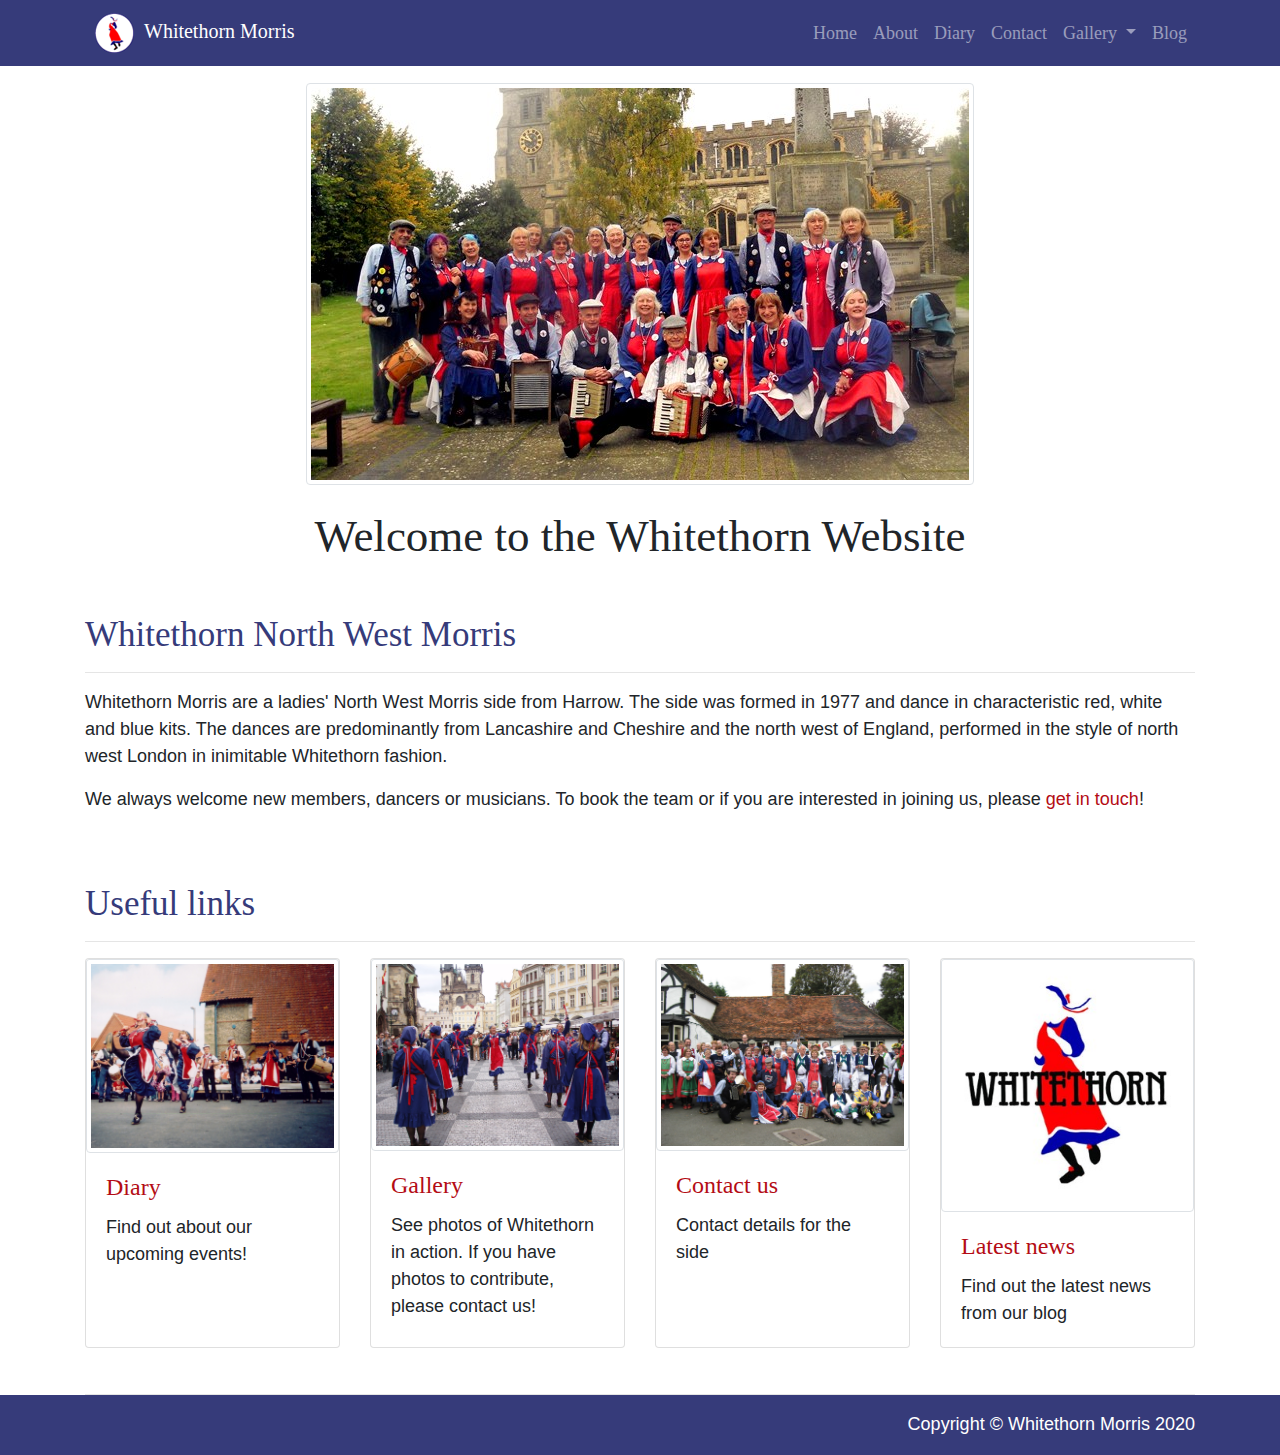
==== index.html @ 9a7e717d "updates" ====
<!DOCTYPE html>
<html lang="en">

<head>

  <meta charset="utf-8">
  <meta name="viewport" content="width=device-width, initial-scale=1, shrink-to-fit=no">
  <meta name="description" content="">
  <meta name="author" content="">

  <title>Whitethorn Morris</title>

  <!-- Bootstrap core CSS -->
  <link href="vendor/bootstrap/css/bootstrap.min.css" rel="stylesheet">

  <!-- Custom styles for this template -->
  <link href="css/modern-business.css" rel="stylesheet">

</head>

<body>

  <!-- Navigation -->
  <!-- <nav class="navbar fixed-top navbar-expand-lg navbar-dark bg-dark fixed-top"> -->
    <nav class="navbar fixed-top navbar-expand-lg navbar-dark navbar-custom fixed-top">
      <div class="container">
        <!-- <div class="navbar-brand">Brand</div> -->
        <!-- <p class="navbar-text hidden-xs">Text to disappear</p> -->

        <!-- Logo for normal devices -->
        <a class="navbar-brand d-none d-sm-block" href="index.html">
          <img src="images/logo-new-small.png" hspace="10" alt = "">Whitethorn Morris
        </a>

        <!-- Logo for extra small devices -->
        <a class="navbar-brand d-block d-sm-none" href="index.html">
          <img src="images/logo-new-small.png" hspace="10" alt = "">
        </a>

        <button class="navbar-toggler navbar-toggler-right" type="button" data-toggle="collapse" data-target="#navbarResponsive" aria-controls="navbarResponsive" aria-expanded="false" aria-label="Toggle navigation">
          <span class="navbar-toggler-icon"></span>
        </button>
        <div class="collapse navbar-collapse" id="navbarResponsive">
          <ul class="navbar-nav ml-auto">
            <li class="nav-item">
              <a class="nav-link" href="index.html">Home</a>
            </li>
            <li class="nav-item">
              <a class="nav-link" href="about.html">About</a>
            </li>
            <li class="nav-item">
              <a class="nav-link" href="diary.html">Diary</a>
            </li>
            <li class="nav-item">
              <a class="nav-link" href="contact.html">Contact</a>
            </li>
            <li class="nav-item dropdown">
              <a class="nav-link dropdown-toggle" href="#" id="navbarDropdownBlog" data-toggle="dropdown" aria-haspopup="true" aria-expanded="false">
                Gallery
              </a>
              <div class="dropdown-menu dropdown-menu-right" aria-labelledby="navbarDropdownBlog">
                <a class="dropdown-item" href="gallery-2010s.html">2010s Gallery</a>
                <a class="dropdown-item" href="gallery-2000s.html">2000s Gallery</a>
              </div>
            </li>
            <li class="nav-item">
              <a class="nav-link" href="blog-home.html">Blog</a>
            </li>
            <!-- <li class="nav-item dropdown">
              <a class="nav-link dropdown-toggle" href="#" id="navbarDropdownBlog" data-toggle="dropdown" aria-haspopup="true" aria-expanded="false">
                Other Pages
              </a>
              <div class="dropdown-menu dropdown-menu-right" aria-labelledby="navbarDropdownBlog">
                <a class="dropdown-item" href="full-width.html">Full Width Page</a>
                <a class="dropdown-item" href="sidebar.html">Sidebar Page</a>
                <a class="dropdown-item" href="faq.html">FAQ</a>
                <a class="dropdown-item" href="404.html">404</a>
              </div>
            </li> -->
          </ul>
        </div>
      </div>
    </nav>

    <!-- PAGE STARTS HERE -->


    <!-- Page Content -->
    <div class="container">

      <!-- Page Heading/Breadcrumbs -->
<!--       <h1 class="mt-4 mb-3">Home</h1>
      <hr>
      <br> -->

      <br>

      <div class="text-center">
        <img class="img-fluid rounded img-thumbnail" src="images/wt40_no-border.jpg" alt="Responsive image">
      </div>

      <h1 class="my-4 text-center">Welcome to the Whitethorn Website</h1>
      <!-- <h1 class="title-font">Welcome to the Whitethorn Website</h1> -->
      <br>


      <!-- Features Section -->
      <div>
        <!-- <div class="col-lg-6"> -->
          <div>
            <h2 class=title-blue>Whitethorn North West Morris</h2>
            <hr>
            <!-- <br> -->
            <p>Whitethorn Morris are a ladies' North West Morris side from Harrow. The side was formed in 1977 and dance in characteristic red, white and blue kits. The dances are predominantly from Lancashire and Cheshire and the north west of England, performed in the style of north west London in inimitable Whitethorn fashion.</p>

            <p>We always welcome new members, dancers or musicians. To book the team or if you are interested in joining us, please <a href="contact.html">get in touch</a>!</p>
            <br>
          </div>
<!--       <div class="col-lg-6">
        <img class="img-fluid rounded" src="images/three-horseshoes_wider.jpg" alt="Dancing at the Three Horseshoes">
      </div> -->
    </div>
    <!-- /.row -->

    <br>


    <!-- Portfolio Section -->
    <h2 class=title-blue>Useful links</h2>
    <hr>

    <div class="row">
      <div class="col-lg-3 col-sm-6 portfolio-item">
        <div class="card h-100">
          <a href="diary.html"><img class="card-img-top img-thumbnail" src="images/archives1.jpg" alt=""></a>
          <div class="card-body">
            <h4 class="card-title">
              <a href="diary.html">Diary</a>
            </h4>
            <p class="card-text">Find out about our upcoming events!</p>
          </div>
        </div>
      </div>
      <div class="col-lg-3 col-sm-6 portfolio-item">
        <div class="card h-100">
          <a href="gallery-2010s.html"><img class="card-img-top img-thumbnail" src="images/2008_Prague-old-town-square.jpg" alt=""></a>
          <div class="card-body">
            <h4 class="card-title">
              <a href="gallery-2010s.html">Gallery</a>
            </h4>
            <p class="card-text">See photos of Whitethorn in action. If you have photos to contribute, please contact us!</p>
          </div>
        </div>
      </div>
      <div class="col-lg-3 col-sm-6 portfolio-item">
        <div class="card h-100">
          <a href="contact.html"><img class="card-img-top img-thumbnail" src="images/2007_30th-birthday.jpg" alt=""></a>
          <div class="card-body">
            <h4 class="card-title">
              <a href="contact.html">Contact us</a>
            </h4>
            <p class="card-text">Contact details for the side</p>
          </div>
        </div>
      </div>
      <div class="col-lg-3 col-sm-6 portfolio-item">
        <div class="card h-100">
          <a href="blog-home.html"><img class="card-img-top img-thumbnail" src="images/logo-facebook.jpg" alt=""></a>
          <div class="card-body">
            <h4 class="card-title">
              <a href="blog-home.html">Latest news</a>
            </h4>
            <p class="card-text">Find out the latest news from our blog</p>
          </div>
        </div>
      </div>
    </div>
    <!-- /.row -->


    <hr>

    <!-- Call to Action Section -->
    <!-- <div class="row mb-4">
      <div class="col-md-8">
        <p>More information can go here if we would like.</p>
      </div>
      <div class="col-md-4">
        <a class="btn btn-lg btn-secondary btn-block" href="#">A button</a>
      </div>
    </div> -->

  </div>
  <!-- /.container -->

  <!-- Footer -->
  <!-- <footer class="py-5 bg-dark"> -->
    <footer class="footer py-3 navbar-custom">
      <div class="container">
        <p class="m-0 text-right text-white">Copyright &copy; Whitethorn Morris 2020</p>
      </div>
      <!-- /.container -->
    </footer>

    <!-- Bootstrap core JavaScript -->
    <script src="vendor/jquery/jquery.min.js"></script>
    <script src="vendor/bootstrap/js/bootstrap.bundle.min.js"></script>

  </body>

  </html>
---- css/modern-business.css ----
/*!
 * Start Bootstrap - Modern Business (https://startbootstrap.com/template-overviews/modern-business)
 * Copyright 2013-2019 Start Bootstrap
 * Licensed under MIT (https://github.com/BlackrockDigital/startbootstrap-logomodern-business-nav/blob/master/LICENSE)
 */

.navbar { 
  font-family:Georgia, serif !important;
  font-weight: normal; 
}

body {
  padding-top: 56px;
  font-size: 18px;
  /* Margin bottom by footer height */
  margin-bottom: 60px;
}

h1 {
  font-size: 45px;
  /*font-weight: bold;*/
}

h2 {
  font-size: 35px;
}

h1, h2, h3, h4 {
  font-family: Georgia, serif;
}

a, a:link, a:hover, a:visited, a:active {
	color: #b40c15;
	/*font-weight: bold;*/
	/*text-decoration: underline;*/
}


.carousel-item {
  height: 65vh;
  min-height: 300px;
  background: no-repeat center center scroll;
  -webkit-background-size: cover;
  -moz-background-size: cover;
  -o-background-size: cover;
  background-size: cover;
}

.portfolio-item {
  margin-bottom: 30px;
}

.title-blue {
	color: #363b7a;
}

.title-font {
	font-family: verdana;
}

/*Change button colour*/
.btn-primary, .btn-primary:hover, .btn-primary:active, .btn-primary:visited {
    background-color: #c2c2c2 !important;
    border-color: #a1a1a1 !important;
}


/* Sticky footer styles
-------------------------------------------------- */
html {
  position: relative;
  min-height: 100%;
}

.footer {
  position: absolute;
  bottom: 0;
  width: 100%;
  /* Set the fixed height of the footer here */
  height: 60px;
  background-color: #f5f5f5;
}


/* Modify the backgorund color */ 
/*#334d73*/
.navbar-custom { 
    background-color: #363b7a;
}
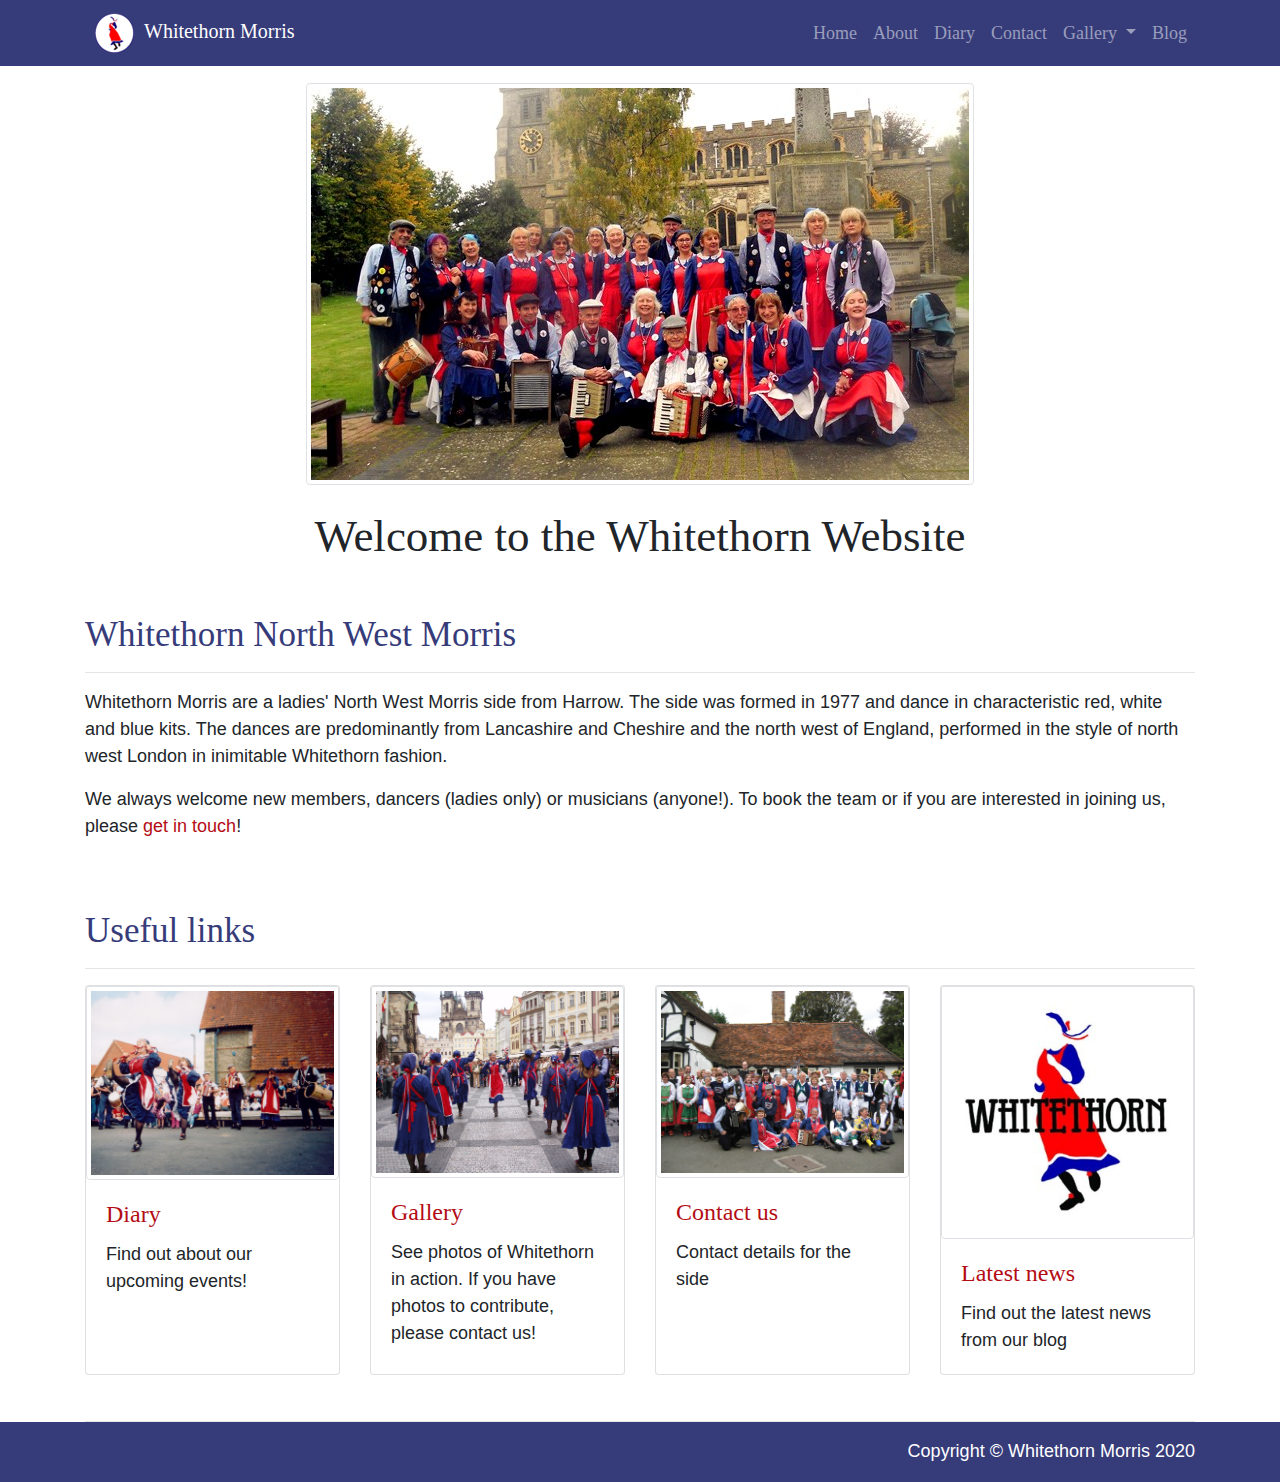
==== commit c21a358b: "updateed links and new members text" ====
--- a/index.html
+++ b/index.html
@@ -113,7 +113,7 @@
             <!-- <br> -->
             <p>Whitethorn Morris are a ladies' North West Morris side from Harrow. The side was formed in 1977 and dance in characteristic red, white and blue kits. The dances are predominantly from Lancashire and Cheshire and the north west of England, performed in the style of north west London in inimitable Whitethorn fashion.</p>
 
-            <p>We always welcome new members, dancers or musicians. To book the team or if you are interested in joining us, please <a href="contact.html">get in touch</a>!</p>
+            <p>We always welcome new members, dancers (ladies only) or musicians (anyone!). To book the team or if you are interested in joining us, please <a href="contact.html">get in touch</a>!</p>
             <br>
           </div>
 <!--       <div class="col-lg-6">
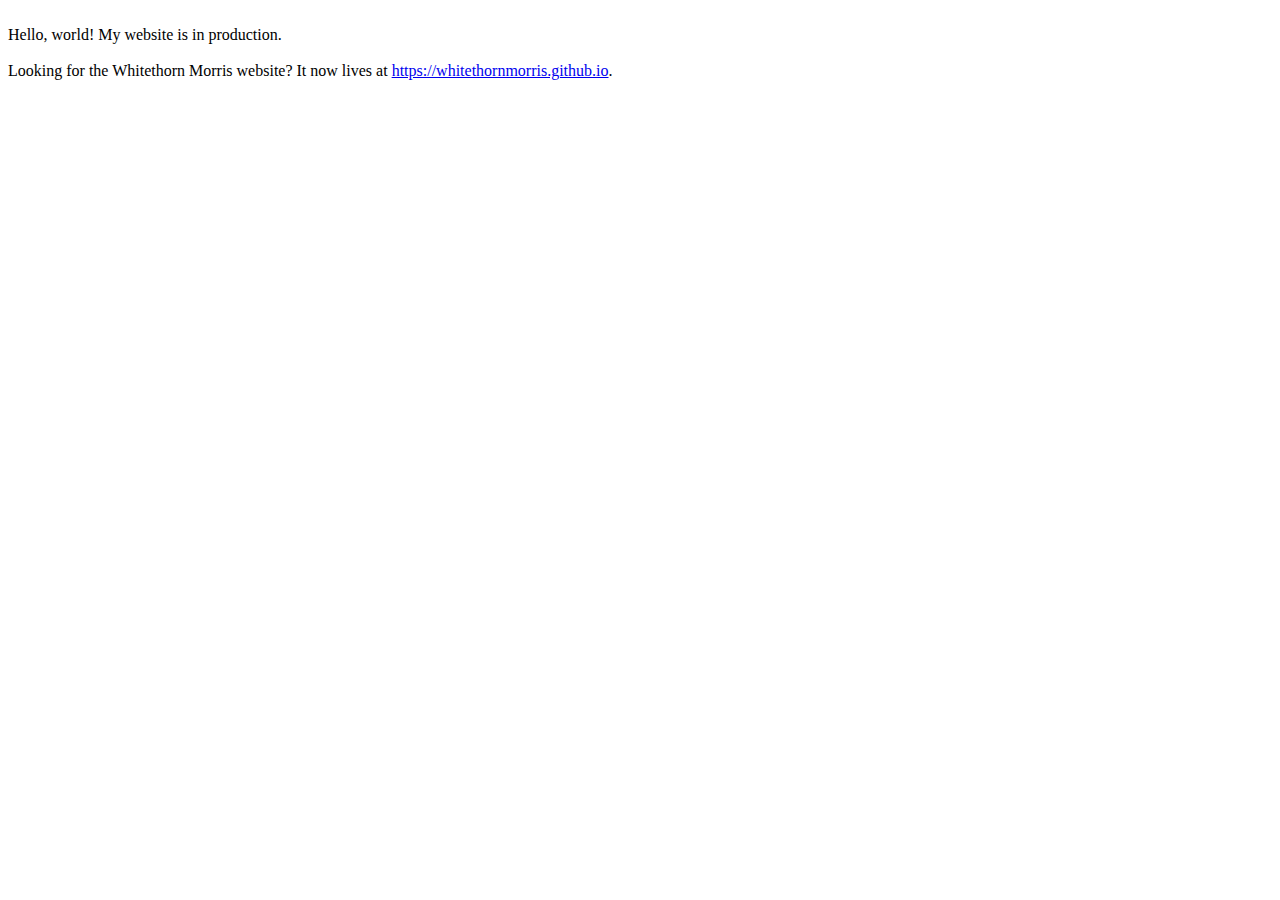
==== commit e8ed7806: "remove whitethorn website" ====
--- a/index.html
+++ b/index.html
@@ -1,211 +1,17 @@
 <!DOCTYPE html>
-<html lang="en">
-
+<html>
 <head>
-
-  <meta charset="utf-8">
-  <meta name="viewport" content="width=device-width, initial-scale=1, shrink-to-fit=no">
-  <meta name="description" content="">
-  <meta name="author" content="">
-
-  <title>Whitethorn Morris</title>
-
-  <!-- Bootstrap core CSS -->
-  <link href="vendor/bootstrap/css/bootstrap.min.css" rel="stylesheet">
-
-  <!-- Custom styles for this template -->
-  <link href="css/modern-business.css" rel="stylesheet">
-
+  <title>Lizzie Pearmain</title>
 </head>
-
 <body>
 
-  <!-- Navigation -->
-  <!-- <nav class="navbar fixed-top navbar-expand-lg navbar-dark bg-dark fixed-top"> -->
-    <nav class="navbar fixed-top navbar-expand-lg navbar-dark navbar-custom fixed-top">
-      <div class="container">
-        <!-- <div class="navbar-brand">Brand</div> -->
-        <!-- <p class="navbar-text hidden-xs">Text to disappear</p> -->
+<br>
 
-        <!-- Logo for normal devices -->
-        <a class="navbar-brand d-none d-sm-block" href="index.html">
-          <img src="images/logo-new-small.png" hspace="10" alt = "">Whitethorn Morris
-        </a>
+Hello, world! My website is in production.
 
-        <!-- Logo for extra small devices -->
-        <a class="navbar-brand d-block d-sm-none" href="index.html">
-          <img src="images/logo-new-small.png" hspace="10" alt = "">
-        </a>
+<br><br>
 
-        <button class="navbar-toggler navbar-toggler-right" type="button" data-toggle="collapse" data-target="#navbarResponsive" aria-controls="navbarResponsive" aria-expanded="false" aria-label="Toggle navigation">
-          <span class="navbar-toggler-icon"></span>
-        </button>
-        <div class="collapse navbar-collapse" id="navbarResponsive">
-          <ul class="navbar-nav ml-auto">
-            <li class="nav-item">
-              <a class="nav-link" href="index.html">Home</a>
-            </li>
-            <li class="nav-item">
-              <a class="nav-link" href="about.html">About</a>
-            </li>
-            <li class="nav-item">
-              <a class="nav-link" href="diary.html">Diary</a>
-            </li>
-            <li class="nav-item">
-              <a class="nav-link" href="contact.html">Contact</a>
-            </li>
-            <li class="nav-item dropdown">
-              <a class="nav-link dropdown-toggle" href="#" id="navbarDropdownBlog" data-toggle="dropdown" aria-haspopup="true" aria-expanded="false">
-                Gallery
-              </a>
-              <div class="dropdown-menu dropdown-menu-right" aria-labelledby="navbarDropdownBlog">
-                <a class="dropdown-item" href="gallery-2010s.html">2010s Gallery</a>
-                <a class="dropdown-item" href="gallery-2000s.html">2000s Gallery</a>
-              </div>
-            </li>
-            <li class="nav-item">
-              <a class="nav-link" href="blog-home.html">Blog</a>
-            </li>
-            <!-- <li class="nav-item dropdown">
-              <a class="nav-link dropdown-toggle" href="#" id="navbarDropdownBlog" data-toggle="dropdown" aria-haspopup="true" aria-expanded="false">
-                Other Pages
-              </a>
-              <div class="dropdown-menu dropdown-menu-right" aria-labelledby="navbarDropdownBlog">
-                <a class="dropdown-item" href="full-width.html">Full Width Page</a>
-                <a class="dropdown-item" href="sidebar.html">Sidebar Page</a>
-                <a class="dropdown-item" href="faq.html">FAQ</a>
-                <a class="dropdown-item" href="404.html">404</a>
-              </div>
-            </li> -->
-          </ul>
-        </div>
-      </div>
-    </nav>
+Looking for the Whitethorn Morris website? It now lives at <a href="https://whitethornmorris.github.io">https://whitethornmorris.github.io</a>.
 
-    <!-- PAGE STARTS HERE -->
-
-
-    <!-- Page Content -->
-    <div class="container">
-
-      <!-- Page Heading/Breadcrumbs -->
-<!--       <h1 class="mt-4 mb-3">Home</h1>
-      <hr>
-      <br> -->
-
-      <br>
-
-      <div class="text-center">
-        <img class="img-fluid rounded img-thumbnail" src="images/wt40_no-border.jpg" alt="Responsive image">
-      </div>
-
-      <h1 class="my-4 text-center">Welcome to the Whitethorn Website</h1>
-      <!-- <h1 class="title-font">Welcome to the Whitethorn Website</h1> -->
-      <br>
-
-
-      <!-- Features Section -->
-      <div>
-        <!-- <div class="col-lg-6"> -->
-          <div>
-            <h2 class=title-blue>Whitethorn North West Morris</h2>
-            <hr>
-            <!-- <br> -->
-            <p>Whitethorn Morris are a ladies' North West Morris side from Harrow. The side was formed in 1977 and dance in characteristic red, white and blue kits. The dances are predominantly from Lancashire and Cheshire and the north west of England, performed in the style of north west London in inimitable Whitethorn fashion.</p>
-
-            <p>We always welcome new members, dancers (ladies only) or musicians (anyone!). To book the team or if you are interested in joining us, please <a href="contact.html">get in touch</a>!</p>
-            <br>
-          </div>
-<!--       <div class="col-lg-6">
-        <img class="img-fluid rounded" src="images/three-horseshoes_wider.jpg" alt="Dancing at the Three Horseshoes">
-      </div> -->
-    </div>
-    <!-- /.row -->
-
-    <br>
-
-
-    <!-- Portfolio Section -->
-    <h2 class=title-blue>Useful links</h2>
-    <hr>
-
-    <div class="row">
-      <div class="col-lg-3 col-sm-6 portfolio-item">
-        <div class="card h-100">
-          <a href="diary.html"><img class="card-img-top img-thumbnail" src="images/archives1.jpg" alt=""></a>
-          <div class="card-body">
-            <h4 class="card-title">
-              <a href="diary.html">Diary</a>
-            </h4>
-            <p class="card-text">Find out about our upcoming events!</p>
-          </div>
-        </div>
-      </div>
-      <div class="col-lg-3 col-sm-6 portfolio-item">
-        <div class="card h-100">
-          <a href="gallery-2010s.html"><img class="card-img-top img-thumbnail" src="images/2008_Prague-old-town-square.jpg" alt=""></a>
-          <div class="card-body">
-            <h4 class="card-title">
-              <a href="gallery-2010s.html">Gallery</a>
-            </h4>
-            <p class="card-text">See photos of Whitethorn in action. If you have photos to contribute, please contact us!</p>
-          </div>
-        </div>
-      </div>
-      <div class="col-lg-3 col-sm-6 portfolio-item">
-        <div class="card h-100">
-          <a href="contact.html"><img class="card-img-top img-thumbnail" src="images/2007_30th-birthday.jpg" alt=""></a>
-          <div class="card-body">
-            <h4 class="card-title">
-              <a href="contact.html">Contact us</a>
-            </h4>
-            <p class="card-text">Contact details for the side</p>
-          </div>
-        </div>
-      </div>
-      <div class="col-lg-3 col-sm-6 portfolio-item">
-        <div class="card h-100">
-          <a href="blog-home.html"><img class="card-img-top img-thumbnail" src="images/logo-facebook.jpg" alt=""></a>
-          <div class="card-body">
-            <h4 class="card-title">
-              <a href="blog-home.html">Latest news</a>
-            </h4>
-            <p class="card-text">Find out the latest news from our blog</p>
-          </div>
-        </div>
-      </div>
-    </div>
-    <!-- /.row -->
-
-
-    <hr>
-
-    <!-- Call to Action Section -->
-    <!-- <div class="row mb-4">
-      <div class="col-md-8">
-        <p>More information can go here if we would like.</p>
-      </div>
-      <div class="col-md-4">
-        <a class="btn btn-lg btn-secondary btn-block" href="#">A button</a>
-      </div>
-    </div> -->
-
-  </div>
-  <!-- /.container -->
-
-  <!-- Footer -->
-  <!-- <footer class="py-5 bg-dark"> -->
-    <footer class="footer py-3 navbar-custom">
-      <div class="container">
-        <p class="m-0 text-right text-white">Copyright &copy; Whitethorn Morris 2020</p>
-      </div>
-      <!-- /.container -->
-    </footer>
-
-    <!-- Bootstrap core JavaScript -->
-    <script src="vendor/jquery/jquery.min.js"></script>
-    <script src="vendor/bootstrap/js/bootstrap.bundle.min.js"></script>
-
-  </body>
-
-  </html>
+</body>
+</html>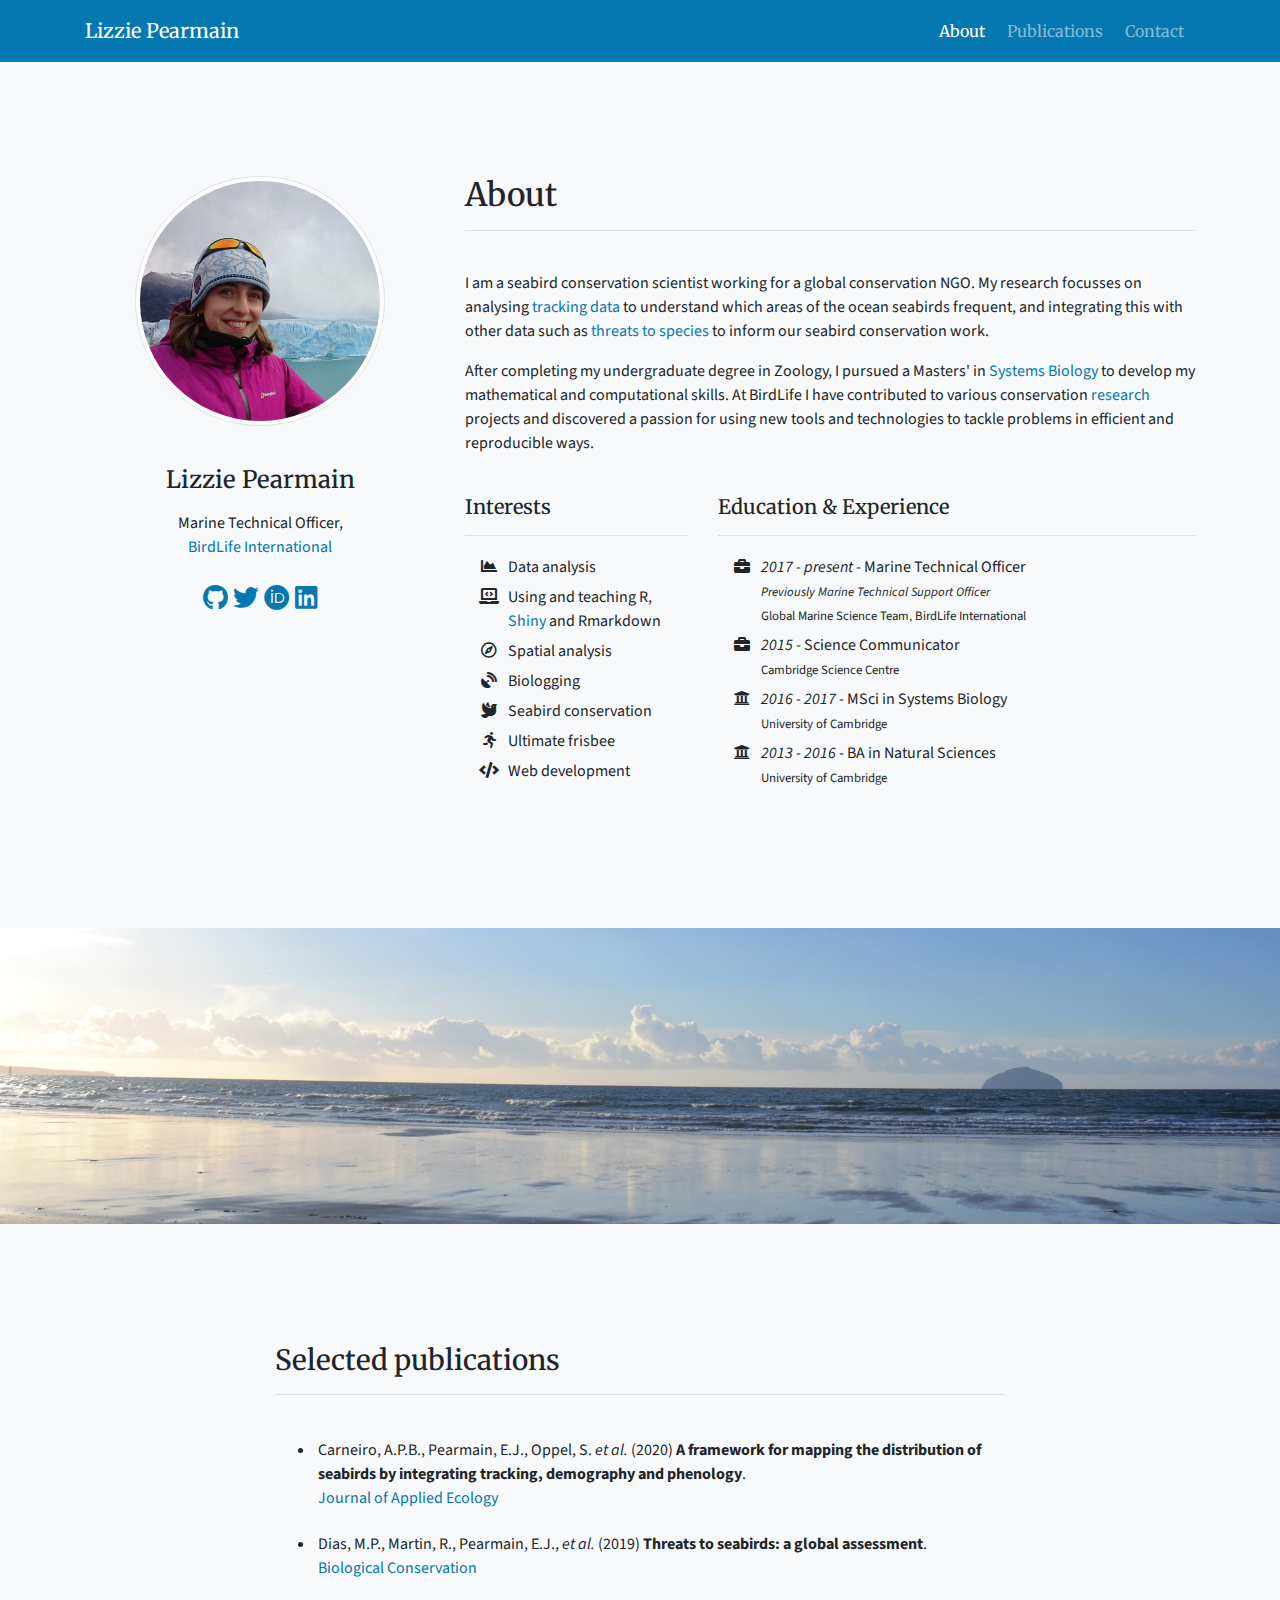
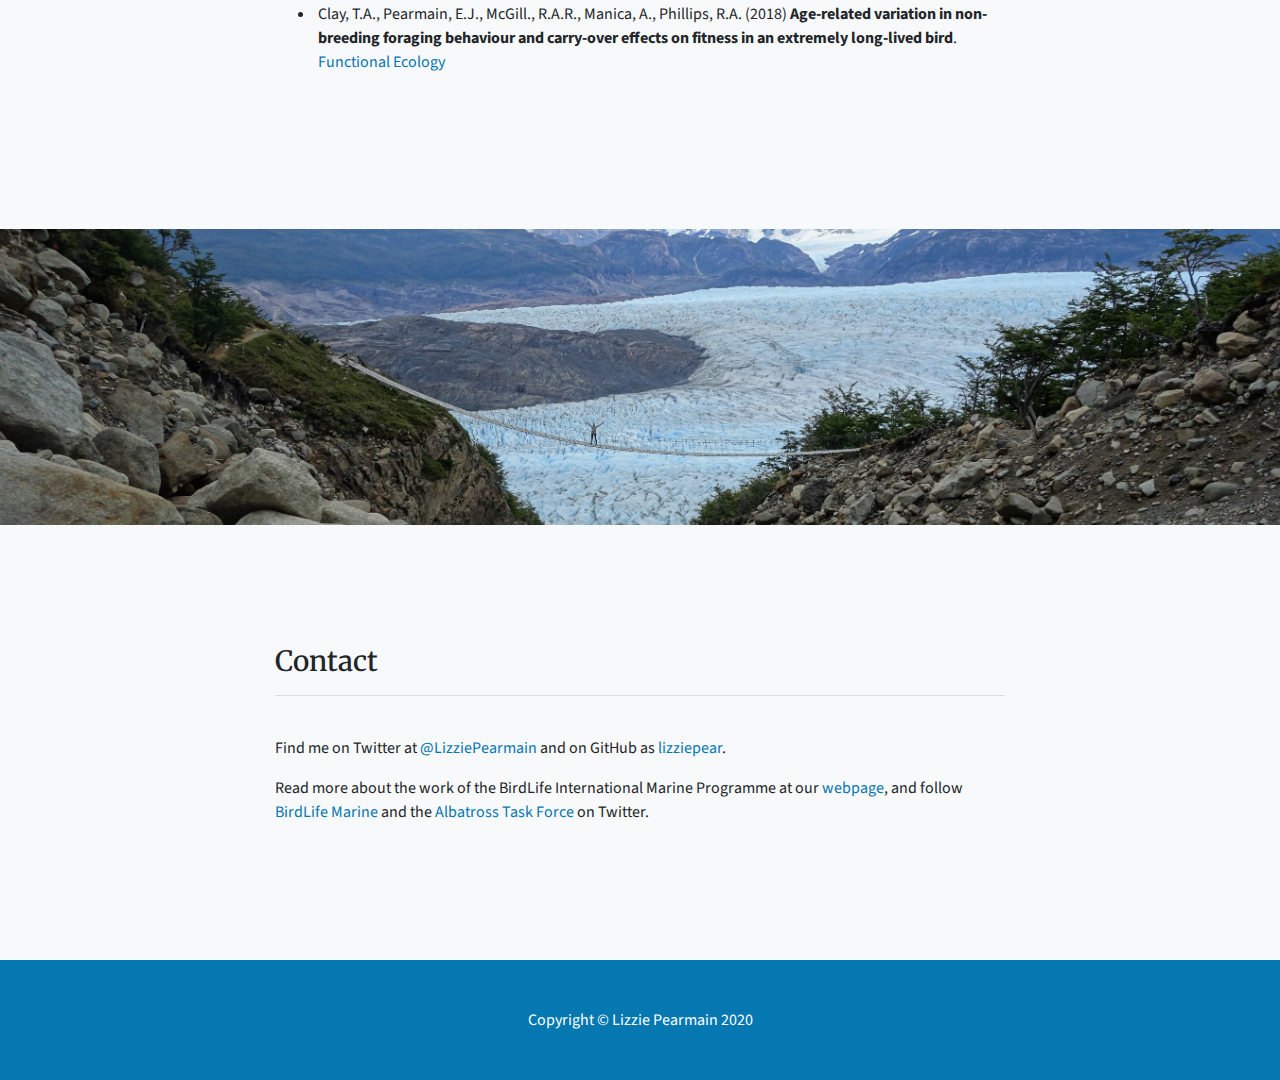
==== commit a099da85: "new site developed" ====
--- a/index.html
+++ b/index.html
@@ -1,17 +1,211 @@
 <!DOCTYPE html>
-<html>
+<html lang="en">
+
 <head>
+
+  <meta charset="utf-8">
+  <meta name="viewport" content="width=device-width, initial-scale=1, shrink-to-fit=no">
+  <meta name="description" content="">
+  <meta name="author" content="">
+
   <title>Lizzie Pearmain</title>
+
+  <!-- Bootstrap core CSS -->
+  <link href="vendor/bootstrap/css/bootstrap.min.css" rel="stylesheet">
+
+  <!-- Custom styles for this template -->
+  <link href="css/lizzie-website.css" rel="stylesheet">
+
+  <!-- Add icon library -->
+  <!-- <link rel="stylesheet" href="https://cdnjs.cloudflare.com/ajax/libs/font-awesome/4.7.0/css/font-awesome.min.css"> -->
+  <link rel="stylesheet" href="https://use.fontawesome.com/releases/v5.11.0/css/all.css">
+
+  <!-- Google fonts -->
+  <link href="https://fonts.googleapis.com/css2?family=Neuton&display=swap" rel="stylesheet">
+  <link href="https://fonts.googleapis.com/css2?family=Source+Sans+Pro&display=swap" rel="stylesheet">
+  <link href="https://fonts.googleapis.com/css2?family=Merriweather&display=swap" rel="stylesheet">
+
 </head>
-<body>
-
-<br>
-
-Hello, world! My website is in production.
-
-<br><br>
-
-Looking for the Whitethorn Morris website? It now lives at <a href="https://whitethornmorris.github.io">https://whitethornmorris.github.io</a>.
-
-</body>
-</html>+
+<body id="page-top">
+
+  <!-- Navigation -->
+  <nav class="navbar navbar-expand-lg navbar-dark bg-dark fixed-top navbar-custom" id="mainNav">
+    <div class="container">
+      <a class="navbar-brand js-scroll-trigger" href="#page-top">Lizzie Pearmain</a>
+      <button class="navbar-toggler" type="button" data-toggle="collapse" data-target="#navbarResponsive" aria-controls="navbarResponsive" aria-expanded="false" aria-label="Toggle navigation">
+        <span class="navbar-toggler-icon"></span>
+      </button>
+      <div class="collapse navbar-collapse" id="navbarResponsive">
+        <ul class="navbar-nav ml-auto">
+          <li class="nav-item">
+            <a class="nav-link js-scroll-trigger" href="#about">About</a>
+          </li>
+          <li class="nav-item">
+            <a class="nav-link js-scroll-trigger" href="#publications">Publications</a>
+          </li>
+          <li class="nav-item">
+            <a class="nav-link js-scroll-trigger" href="#contact">Contact</a>
+          </li>
+        </ul>
+      </div>
+    </div>
+  </nav>
+
+  <!-- <header class="bg-primary text-white">
+    <div class="container text-center">
+      <h1>Welcome to Scrolling Nav</h1>
+      <p class="lead">A landing page template freshly redesigned for Bootstrap 4</p>
+    </div>
+  </header> -->
+
+  <section id="about" class="bg-light">
+    <div class="container">
+      <div class="row">
+        <div class="col-lg-4">
+          <div class="text-center">
+            <img class="img-fluid rounded-circle mb-4 img-thumbnail" width="250" src="images/LizziePearmain_square.JPG" alt="Lizzie Pearmain">
+
+            <p><h4 class="title-tawny">Lizzie Pearmain</h4></p>
+            <p>Marine Technical Officer,<br><a href="https://www.birdlife.org/worldwide/programmes/marine">BirdLife International</a></p>
+            <p style="font-size:160%;padding:5px;">
+              <!-- <i class="fab fa-github"><a href="" id="profile-link"></a></i> -->
+              <a href="https://github.com/lizziepear" class="fab fa-github" target="_blank"></a>
+              <a href="https://twitter.com/lizziepearmain" class="fab fa-twitter" target="_blank"></a>
+              <a href="https://orcid.org/0000-0002-6600-1482" class="fab fa-orcid" target="_blank"></a>
+              <a href="https://www.linkedin.com/in/lizzie-pearmain-a00822145" class="fab fa-linkedin" target="_blank"></a>
+            </p>
+          </div>
+
+        </div>
+        <div class="col-lg-8">
+          <h2>About</h2>
+          <hr>
+          <br>
+          <p>I am a seabird conservation scientist working for a global conservation NGO. My research focusses on analysing <a href="https://www.birdlife.org/worldwide/programme-additional-info/marine-putting-seabirds-map">tracking data</a> to understand which areas of the ocean seabirds frequent, and integrating this with other data such as <a href="https://www.birdlife.org/worldwide/news/top-threats-seabirds-identified">threats to species</a> to inform our seabird conservation work.</p>
+          <p>After completing my undergraduate degree in Zoology, I pursued a Masters' in <a href="https://www.sysbiol.cam.ac.uk/">Systems Biology</a> to develop my mathematical and computational skills. At BirdLife I have contributed to various conservation <a href="https://www.researchgate.net/profile/Elizabeth_J_Pearmain">research</a> projects and discovered a passion for using new tools and technologies to tackle problems in efficient and reproducible ways.</p>
+          <!-- <p>At the Cambridge Science Centre I ran shows and activities for visitors of all ages, and I retain an interest in outreach. As well as communicating our research, I enjoy running workshops for colleagues on using R in their work.</p> -->
+          <br>
+          <div class="row">
+            <div class="col-lg-4">
+              <h5>Interests</h5>
+              <hr>
+              <p><ul class="fa-ul">
+                <li><span class="fa-li"><i class="fas fa-chart-area"></i></span>Data analysis</li>
+                <li><span class="fa-li"><i class="fas fa-laptop-code"></i></span>Using and teaching R, <a href="https://github.com/lizziepear/seabird-phenology">Shiny</a> and Rmarkdown</li>
+                <li><span class="fa-li"><i class="far fa-compass"></i></span>Spatial analysis</li>
+                <li><span class="fa-li"><i class="fas fa-satellite-dish"></i></span>Biologging</li>
+                <li><span class="fa-li"><i class="fas fa-dove"></i></span>Seabird conservation</li>
+                <li><span class="fa-li"><i class="fas fa-running"></i></span>Ultimate frisbee</li>
+                <li><span class="fa-li"><i class="fas fa-code"></i></span>Web development</li>
+              </ul></p>
+            </div>
+            <div class="col-lg-8">
+              <h5>Education & Experience</h5>
+              <hr>
+              <p><ul class="fa-ul">
+                <li><span class="fa-li"><i class="fas fa-briefcase"></i></span>
+                  <em>2017 - present</em>  -  Marine Technical Officer
+                  <br><small><em>Previously Marine Technical Support Officer</em></small>
+                  <br><small>Global Marine Science Team, BirdLife International</small></li>
+                  <li><span class="fa-li"><i class="fas fa-briefcase"></i></span>
+                    <em>2015</em>  -  Science Communicator
+                    <br><small>Cambridge Science Centre</small></li>
+                    <li><span class="fa-li"><i class="fas fa-university"></i></span>
+                      <span><em>2016 - 2017</em>  -  MSci in Systems Biology</span>
+                      <br><small>University of Cambridge</small></li>
+                      <li><span class="fa-li"><i class="fas fa-university"></i></span>
+                        <em>2013 - 2016</em>  -  BA in Natural Sciences
+                        <br><small>University of Cambridge</small></li>
+                      </ul></p>
+                    </div>
+                  </div>
+                </div>
+              </div>
+            </div>
+          </section>
+
+          <!-- Image Section - set the background image for the header in the line below -->
+          <section class="py-5 bg-image-full" style="background-image: url('images/Ailsa-Craig-wide.jpg');">
+            <!-- Put anything you want here! There is just a spacer below for demo purposes! -->
+            <div style="height: 200px;"></div>
+          </section>
+
+          <section id="publications" class="bg-light">
+            <div class="container">
+              <div class="row">
+                <div class="col-lg-8 mx-auto">
+                  <h3>Selected publications</h3>
+                  <hr>
+                  <br>
+                  <ul>
+                    <li>
+                      <p>Carneiro, A.P.B., Pearmain, E.J., Oppel, S. <em>et al.</em> (2020) <strong>A framework for mapping the distribution of seabirds by integrating tracking, demography and phenology</strong>.
+                        <br>
+                        <em></em><a href="https://doi.org/10.1111/1365-2664.13568">Journal of Applied Ecology</a>
+                      </p>
+                    </li>
+                    <li>
+                      <p>Dias, M.P., Martin, R., Pearmain, E.J., <em>et al.</em> (2019) <strong>Threats to seabirds: a global assessment</strong>.
+                        <br>
+                        <em></em><a href="https://doi.org/10.1016/j.biocon.2019.06.033">Biological Conservation</a>
+                      </p>
+                    </li>
+                    <li>
+                      <p>Clay, T.A., Pearmain, E.J., McGill., R.A.R., Manica, A., Phillips, R.A. (2018) <strong>Age-related variation in non-breeding foraging behaviour and carry-over effects on fitness in an extremely long-lived bird</strong>.
+                        <br>
+                        <em></em><a href="https://doi.org/10.1111/1365-2435.13120">Functional Ecology</a>
+                      </p>
+                    </li>
+                  </ul>
+                </div>
+              </div>
+            </div>
+          </section>
+
+          <!-- Image Section - set the background image for the header in the line below -->
+          <section class="py-5 bg-image-full" style="background-image: url('images/TdP_day4_05_1_wide.jpg');">
+            <!-- Put anything you want here! There is just a spacer below for demo purposes! -->
+            <div style="height: 200px;"></div>
+          </section>
+
+          <section id="contact" class="bg-light">
+            <div class="container">
+              <div class="row">
+                <div class="col-lg-8 mx-auto">
+                  <h3>Contact</h3>
+                  <hr>
+                  <br>
+                  <p>Find me on Twitter at <a href="https://twitter.com/lizziepearmain">@LizziePearmain</a> and on GitHub as <a href="https://github.com/lizziepear">lizziepear</a>.</p>
+                  <p>Read more about the work of the BirdLife International Marine Programme at our <a href="https://www.birdlife.org/worldwide/programmes/marine">webpage</a>, and follow <a href="https://twitter.com/birdlifemarine">BirdLife Marine</a> and the <a href="https://twitter.com/AlbyTaskForce">Albatross Task Force</a> on Twitter.</p>
+                </div>
+              </div>
+            </div>
+          </section>
+
+          <!-- Image Section - set the background image for the header in the line below -->
+          <!-- <section class="py-5 bg-image-full" style="background-image: url('images/autumn.JPG');">
+            <div style="height: 200px;"></div>
+          </section> -->
+
+          <!-- Footer -->
+          <footer class="py-5 bg-dark navbar-custom">
+            <div class="container">
+              <p class="m-0 text-center text-white">Copyright &copy; Lizzie Pearmain 2020</p>
+            </div>
+            <!-- /.container -->
+          </footer>
+
+          <!-- Bootstrap core JavaScript -->
+          <script src="vendor/jquery/jquery.min.js"></script>
+          <script src="vendor/bootstrap/js/bootstrap.bundle.min.js"></script>
+
+          <!-- Plugin JavaScript -->
+          <script src="vendor/jquery-easing/jquery.easing.min.js"></script>
+
+          <!-- Custom JavaScript for this theme -->
+          <script src="js/scrolling-nav.js"></script>
+
+        </body>
+
+        </html>
--- a/css/lizzie-website.css
+++ b/css/lizzie-website.css
@@ -0,0 +1,93 @@
+/*!
+ * Start Bootstrap - Scrolling Nav (https://startbootstrap.com/template-overviews/scrolling-nav)
+ * Copyright 2013-2019 Start Bootstrap
+ * Licensed under MIT (https://github.com/BlackrockDigital/startbootstrap-scrolling-nav/blob/master/LICENSE)
+ */
+
+header {
+  padding: 156px 0 100px;
+}
+
+section {
+  padding: 120px 0;
+}
+
+
+body {
+  padding-top: 56px;
+  font-family: 'Source Sans Pro', sans-serif;
+}
+
+.bg-image-full {
+  background: no-repeat center center scroll;
+  -webkit-background-size: cover;
+  -moz-background-size: cover;
+  background-size: cover;
+  -o-background-size: cover;
+}
+
+
+ul li {
+  /*margin: ???; */
+  padding: 3px;
+  /*line-height: 200%; */
+}
+
+/*FONTS*/
+p {
+  font-family: 'Source Sans Pro', sans-serif;
+}
+
+
+.navbar { 
+  /*font-family: 'Neuton', Georgia, serif;*/
+  font-family: 'Merriweather', Georgia, serif;
+  /*font-family:Georgia, serif !important;*/
+  /*font-weight: normal; */
+}
+
+h1, h2, h3, h4, h5 {
+  /*font-family: 'Neuton', Georgia, serif;*/
+  font-family: 'Merriweather', Georgia, serif;
+}
+
+/*Hyperlink colours*/
+a, a:link, a:hover, a:visited, a:active {
+	color: #0577B1;
+	/*font-weight: bold;*/
+	/*text-decoration: underline;*/
+}
+
+/* Modify the background color */ 
+/*#334d73*/
+.navbar-custom { 
+    background-color: #0577B1 !important;
+}
+
+
+/*Style font-awesome icons*/
+
+/* Style all font awesome icons */
+.fa {
+  padding: 20px;
+  font-size: 30px;
+  width: 50px;
+  text-align: center;
+  text-decoration: none;
+}
+
+/* Add a hover effect if you want */
+.fa:hover {
+  opacity: 0.7;
+}
+
+
+/*.fa {
+  padding: 20px;
+  font-size: 30px;
+  width: 30px;
+  text-align: center;
+  text-decoration: none;
+  border-radius: 50%;
+}*/
+
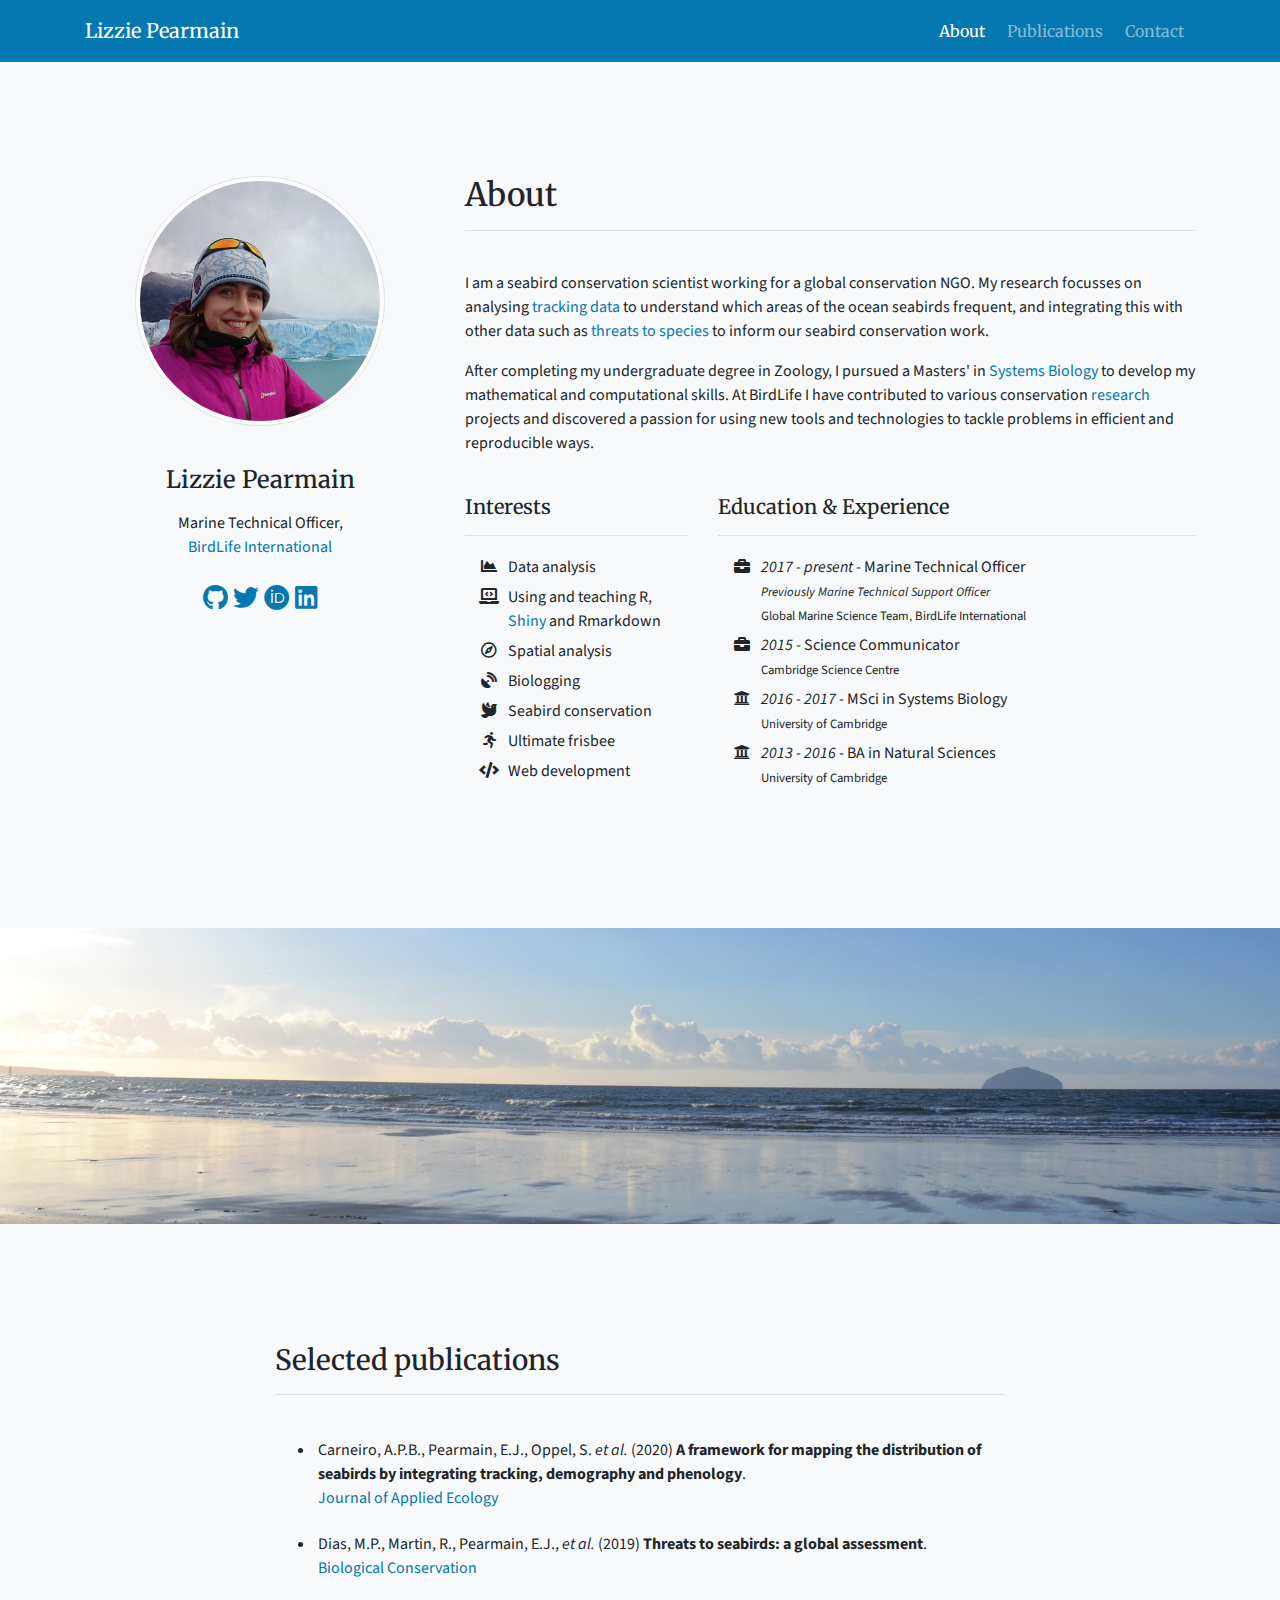
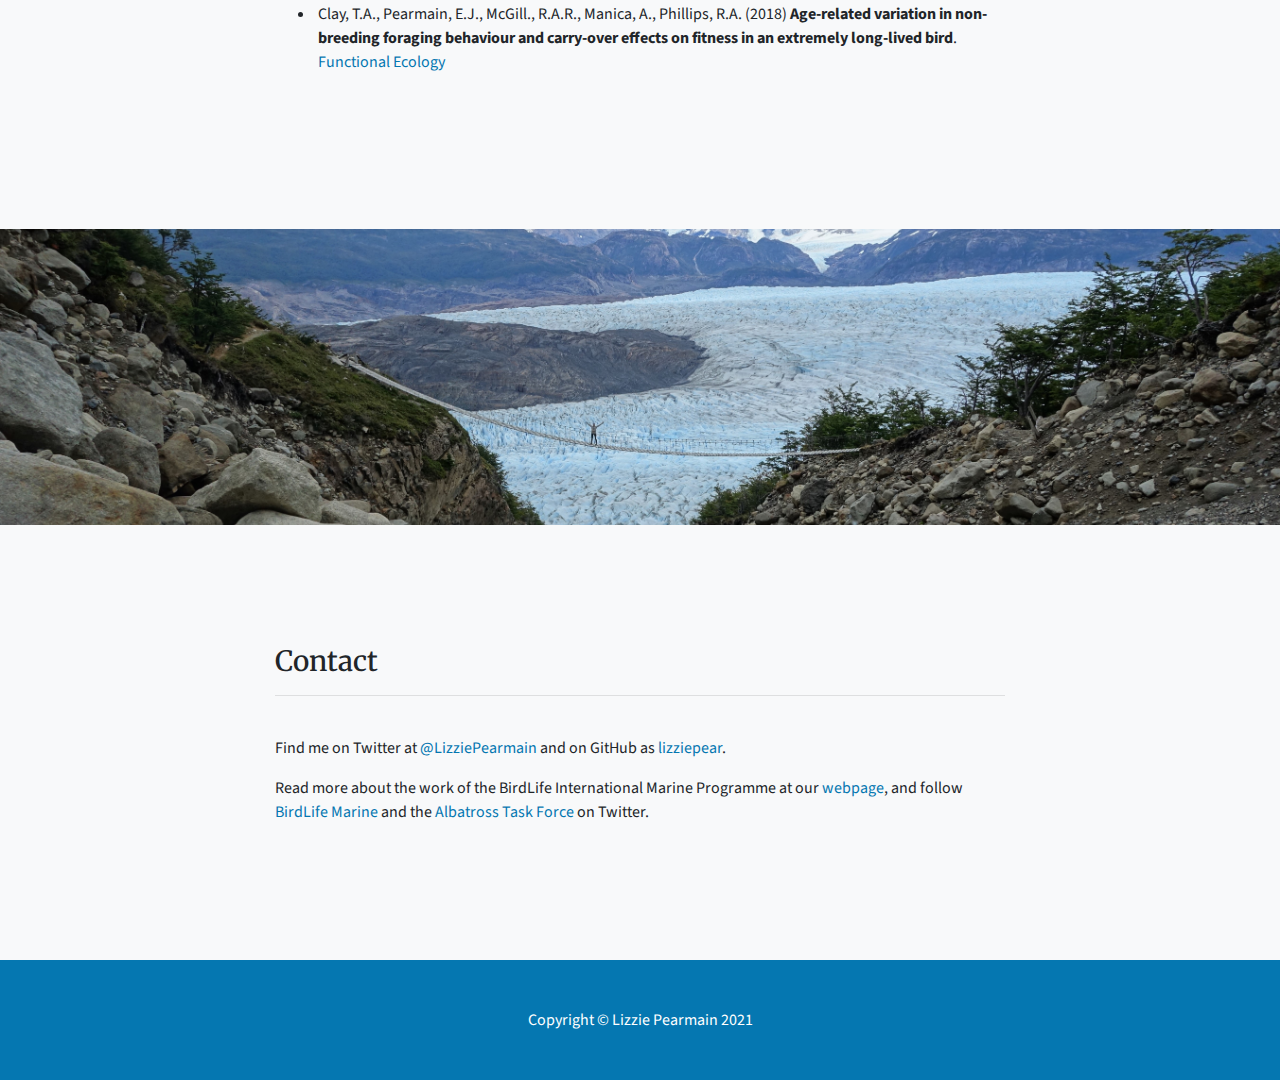
==== commit 75f37ed7: "update year" ====
--- a/index.html
+++ b/index.html
@@ -191,7 +191,7 @@
           <!-- Footer -->
           <footer class="py-5 bg-dark navbar-custom">
             <div class="container">
-              <p class="m-0 text-center text-white">Copyright &copy; Lizzie Pearmain 2020</p>
+              <p class="m-0 text-center text-white">Copyright &copy; Lizzie Pearmain 2021</p>
             </div>
             <!-- /.container -->
           </footer>
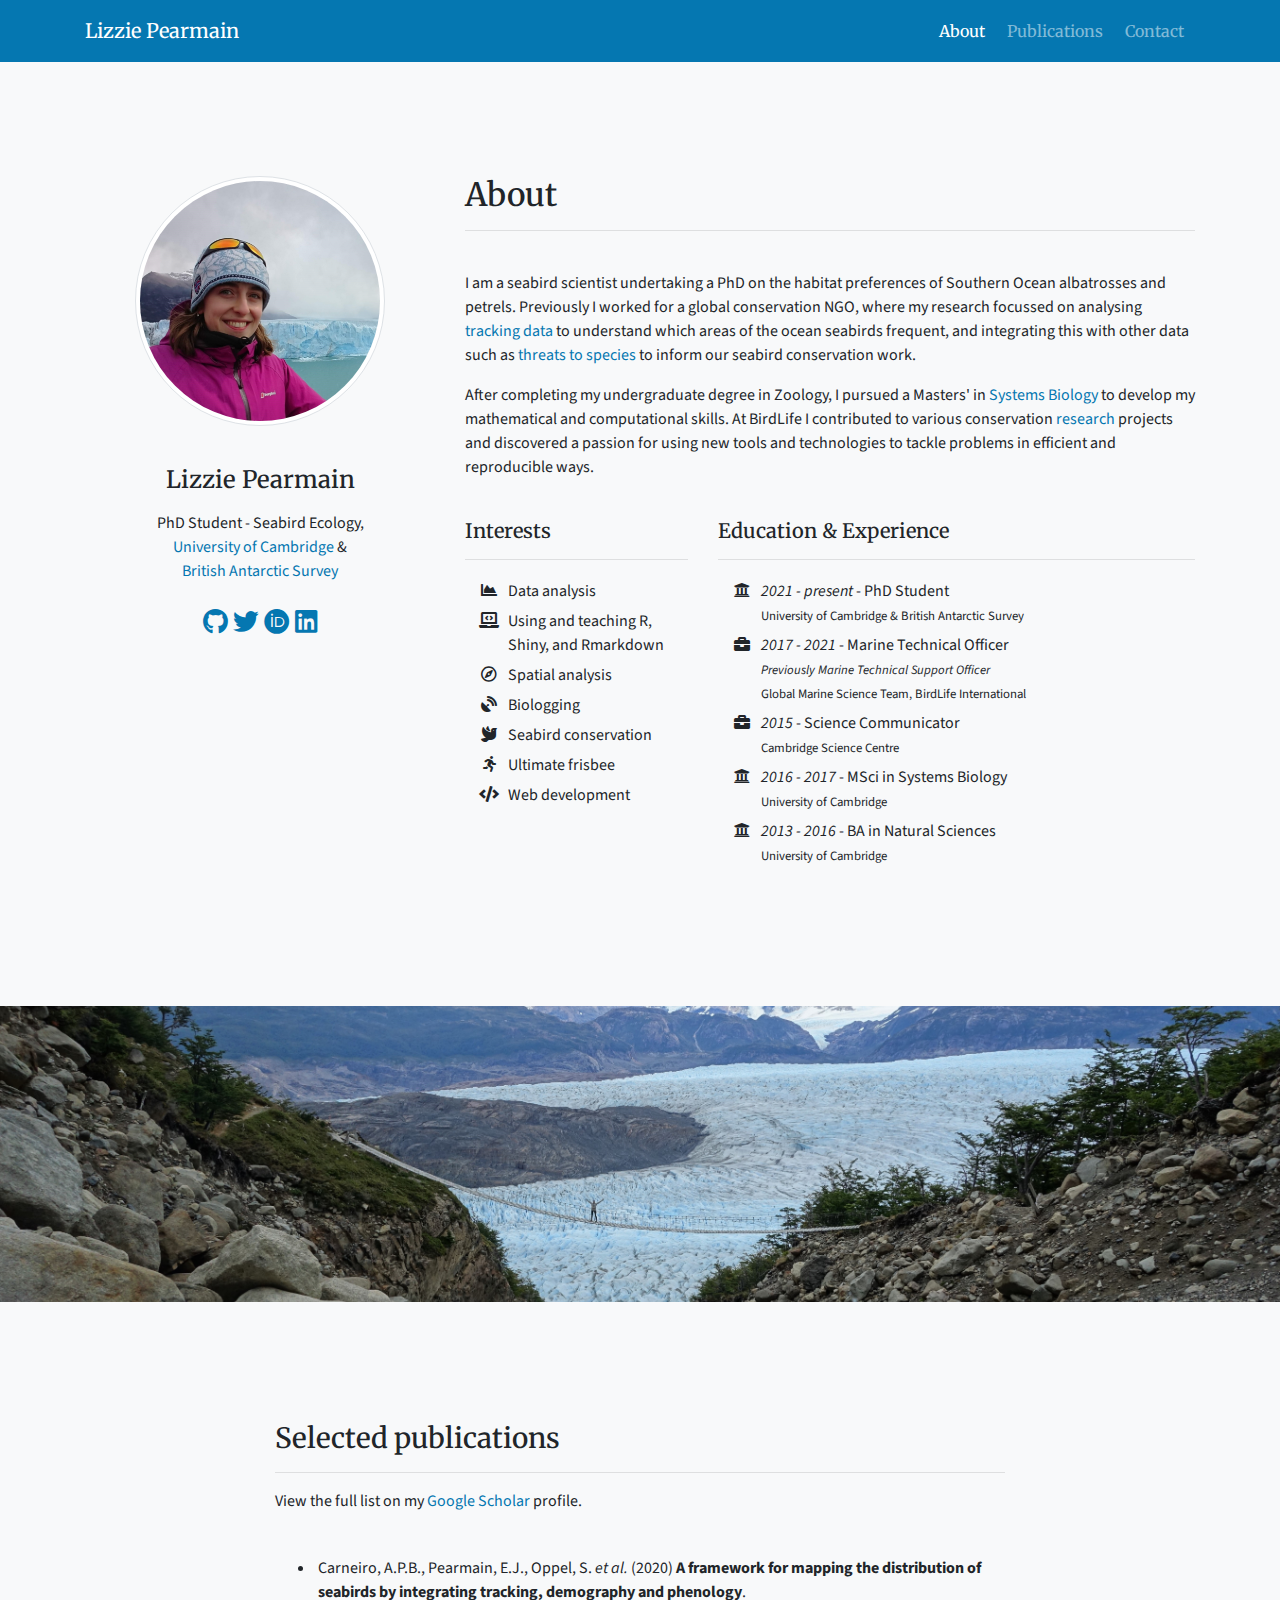
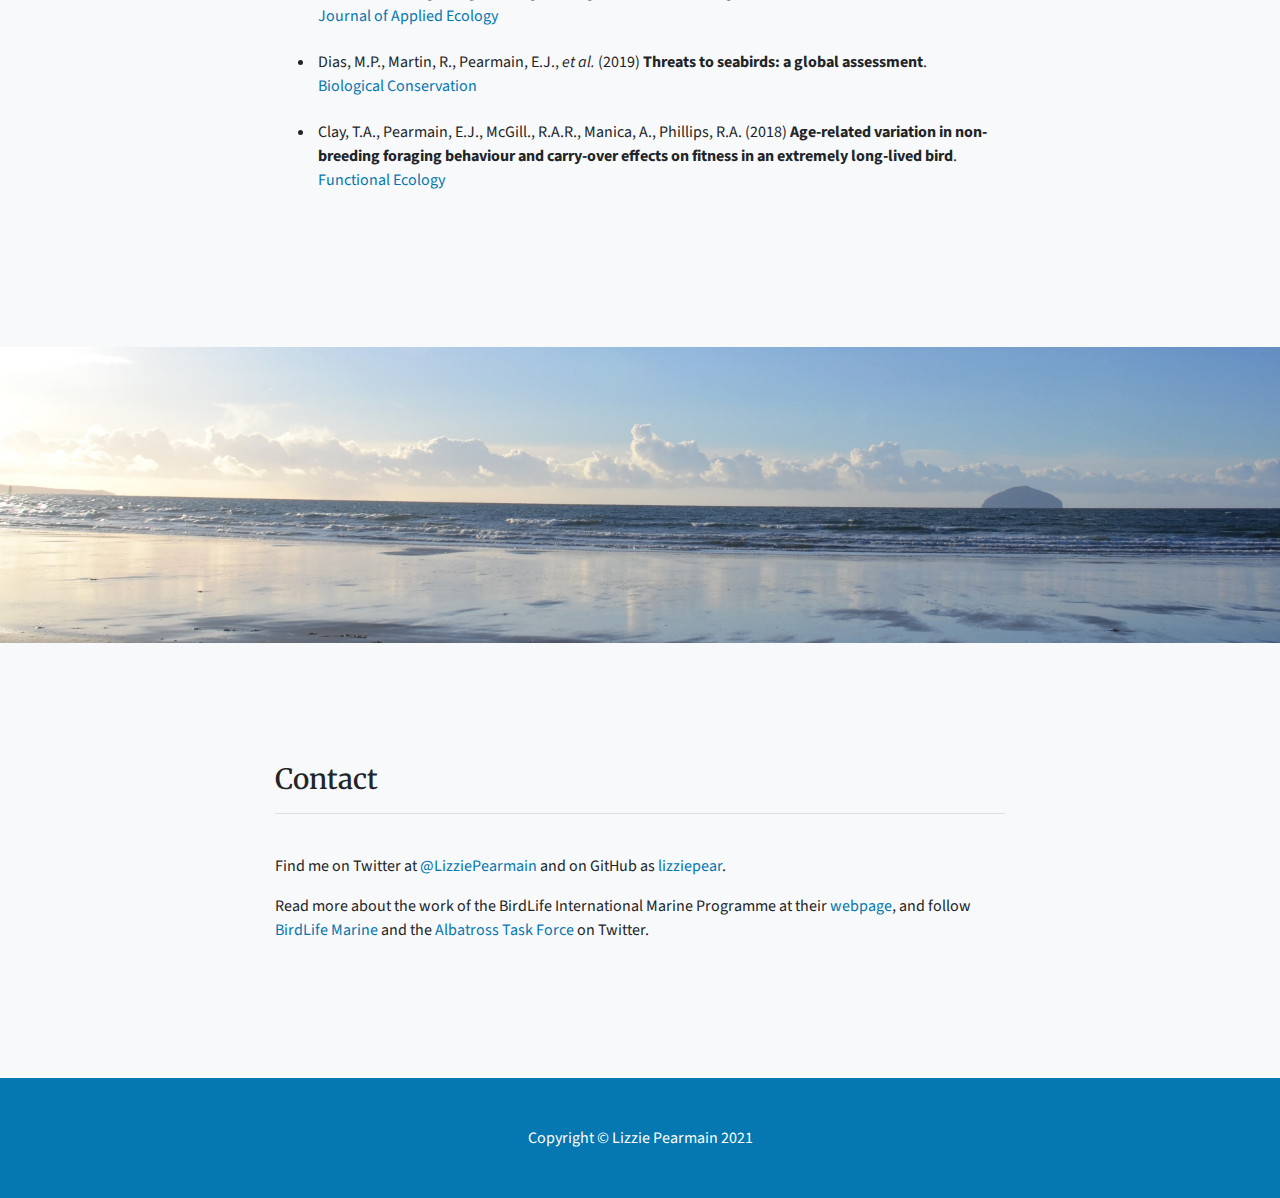
==== commit d8cd1591: "update Sept 2021" ====
--- a/index.html
+++ b/index.html
@@ -67,12 +67,13 @@
             <img class="img-fluid rounded-circle mb-4 img-thumbnail" width="250" src="images/LizziePearmain_square.JPG" alt="Lizzie Pearmain">
 
             <p><h4 class="title-tawny">Lizzie Pearmain</h4></p>
-            <p>Marine Technical Officer,<br><a href="https://www.birdlife.org/worldwide/programmes/marine">BirdLife International</a></p>
+            <!-- <p>Marine Technical Officer,<br><a href="https://www.birdlife.org/worldwide/programmes/marine">BirdLife International</a></p>  -->
+            <p>PhD Student - Seabird Ecology,<br><a href="http://www.eeg.zoo.cam.ac.uk/">University of Cambridge</a> & <br> <a href="https://www.bas.ac.uk/team/science-teams/ecosystems/">British Antarctic Survey</a> </p>
             <p style="font-size:160%;padding:5px;">
-              <!-- <i class="fab fa-github"><a href="" id="profile-link"></a></i> -->
               <a href="https://github.com/lizziepear" class="fab fa-github" target="_blank"></a>
               <a href="https://twitter.com/lizziepearmain" class="fab fa-twitter" target="_blank"></a>
               <a href="https://orcid.org/0000-0002-6600-1482" class="fab fa-orcid" target="_blank"></a>
+              <!-- https://scholar.google.co.uk/citations?hl=en&user=NeVjgZMAAAAJ -->
               <a href="https://www.linkedin.com/in/lizzie-pearmain-a00822145" class="fab fa-linkedin" target="_blank"></a>
             </p>
           </div>
@@ -82,8 +83,8 @@
           <h2>About</h2>
           <hr>
           <br>
-          <p>I am a seabird conservation scientist working for a global conservation NGO. My research focusses on analysing <a href="https://www.birdlife.org/worldwide/programme-additional-info/marine-putting-seabirds-map">tracking data</a> to understand which areas of the ocean seabirds frequent, and integrating this with other data such as <a href="https://www.birdlife.org/worldwide/news/top-threats-seabirds-identified">threats to species</a> to inform our seabird conservation work.</p>
-          <p>After completing my undergraduate degree in Zoology, I pursued a Masters' in <a href="https://www.sysbiol.cam.ac.uk/">Systems Biology</a> to develop my mathematical and computational skills. At BirdLife I have contributed to various conservation <a href="https://www.researchgate.net/profile/Elizabeth_J_Pearmain">research</a> projects and discovered a passion for using new tools and technologies to tackle problems in efficient and reproducible ways.</p>
+          <p>I am a seabird scientist undertaking a PhD on the habitat preferences of Southern Ocean albatrosses and petrels. Previously I worked for a global conservation NGO, where my research focussed on analysing <a href="https://www.birdlife.org/worldwide/programme-additional-info/marine-putting-seabirds-map">tracking data</a> to understand which areas of the ocean seabirds frequent, and integrating this with other data such as <a href="https://www.birdlife.org/worldwide/news/top-threats-seabirds-identified">threats to species</a> to inform our seabird conservation work.</p>
+          <p>After completing my undergraduate degree in Zoology, I pursued a Masters' in <a href="https://www.sysbiol.cam.ac.uk/">Systems Biology</a> to develop my mathematical and computational skills. At BirdLife I contributed to various conservation <a href="https://www.researchgate.net/profile/Elizabeth_J_Pearmain">research</a> projects and discovered a passion for using new tools and technologies to tackle problems in efficient and reproducible ways.</p>
           <!-- <p>At the Cambridge Science Centre I ran shows and activities for visitors of all ages, and I retain an interest in outreach. As well as communicating our research, I enjoy running workshops for colleagues on using R in their work.</p> -->
           <br>
           <div class="row">
@@ -92,42 +93,53 @@
               <hr>
               <p><ul class="fa-ul">
                 <li><span class="fa-li"><i class="fas fa-chart-area"></i></span>Data analysis</li>
-                <li><span class="fa-li"><i class="fas fa-laptop-code"></i></span>Using and teaching R, <a href="https://github.com/lizziepear/seabird-phenology">Shiny</a> and Rmarkdown</li>
+                <li><span class="fa-li"><i class="fas fa-laptop-code"></i></span>Using and teaching R, Shiny, and Rmarkdown</li>
                 <li><span class="fa-li"><i class="far fa-compass"></i></span>Spatial analysis</li>
                 <li><span class="fa-li"><i class="fas fa-satellite-dish"></i></span>Biologging</li>
                 <li><span class="fa-li"><i class="fas fa-dove"></i></span>Seabird conservation</li>
                 <li><span class="fa-li"><i class="fas fa-running"></i></span>Ultimate frisbee</li>
                 <li><span class="fa-li"><i class="fas fa-code"></i></span>Web development</li>
               </ul></p>
-            </div>
+              <br>
+            </div>
+            <!-- <br> -->
             <div class="col-lg-8">
               <h5>Education & Experience</h5>
               <hr>
-              <p><ul class="fa-ul">
-                <li><span class="fa-li"><i class="fas fa-briefcase"></i></span>
-                  <em>2017 - present</em>  -  Marine Technical Officer
-                  <br><small><em>Previously Marine Technical Support Officer</em></small>
-                  <br><small>Global Marine Science Team, BirdLife International</small></li>
+              <p>
+                <ul class="fa-ul">
+                  <li>
+                    <span class="fa-li"><i class="fas fa-university"></i></span>
+                    <span><em>2021 - present</em>  -  PhD Student</span>
+                    <br><small>University of Cambridge & British Antarctic Survey</small>
+                  </li>
+                  <li><span class="fa-li"><i class="fas fa-briefcase"></i></span>
+                    <em>2017 - 2021</em>  -  Marine Technical Officer
+                    <br><small><em>Previously Marine Technical Support Officer</em></small>
+                    <br><small>Global Marine Science Team, BirdLife International</small>
+                  </li>
                   <li><span class="fa-li"><i class="fas fa-briefcase"></i></span>
                     <em>2015</em>  -  Science Communicator
-                    <br><small>Cambridge Science Centre</small></li>
+                    <br><small>Cambridge Science Centre</small>
+                  </li>
+                  <li><span class="fa-li"><i class="fas fa-university"></i></span>
+                    <span><em>2016 - 2017</em>  -  MSci in Systems Biology</span>
+                    <br><small>University of Cambridge</small>
+                  </li>
                     <li><span class="fa-li"><i class="fas fa-university"></i></span>
-                      <span><em>2016 - 2017</em>  -  MSci in Systems Biology</span>
-                      <br><small>University of Cambridge</small></li>
-                      <li><span class="fa-li"><i class="fas fa-university"></i></span>
-                        <em>2013 - 2016</em>  -  BA in Natural Sciences
-                        <br><small>University of Cambridge</small></li>
-                      </ul></p>
-                    </div>
-                  </div>
-                </div>
+                      <em>2013 - 2016</em>  -  BA in Natural Sciences
+                      <br><small>University of Cambridge</small>
+                    </li>
+                  </ul></p>
               </div>
             </div>
-          </section>
+          </div>
+        </div>
+      </div>
+    </section>
 
           <!-- Image Section - set the background image for the header in the line below -->
-          <section class="py-5 bg-image-full" style="background-image: url('images/Ailsa-Craig-wide.jpg');">
-            <!-- Put anything you want here! There is just a spacer below for demo purposes! -->
+          <section class="py-5 bg-image-full" style="background-image: url('images/TdP_day4_05_1_wide.jpg');">
             <div style="height: 200px;"></div>
           </section>
 
@@ -137,6 +149,7 @@
                 <div class="col-lg-8 mx-auto">
                   <h3>Selected publications</h3>
                   <hr>
+                  <p>View the full list on my <a href="https://scholar.google.co.uk/citations?hl=en&user=NeVjgZMAAAAJ">Google Scholar</a> profile.</p>
                   <br>
                   <ul>
                     <li>
@@ -164,8 +177,7 @@
           </section>
 
           <!-- Image Section - set the background image for the header in the line below -->
-          <section class="py-5 bg-image-full" style="background-image: url('images/TdP_day4_05_1_wide.jpg');">
-            <!-- Put anything you want here! There is just a spacer below for demo purposes! -->
+          <section class="py-5 bg-image-full" style="background-image: url('images/Ailsa-Craig-wide.jpg');">
             <div style="height: 200px;"></div>
           </section>
 
@@ -177,7 +189,7 @@
                   <hr>
                   <br>
                   <p>Find me on Twitter at <a href="https://twitter.com/lizziepearmain">@LizziePearmain</a> and on GitHub as <a href="https://github.com/lizziepear">lizziepear</a>.</p>
-                  <p>Read more about the work of the BirdLife International Marine Programme at our <a href="https://www.birdlife.org/worldwide/programmes/marine">webpage</a>, and follow <a href="https://twitter.com/birdlifemarine">BirdLife Marine</a> and the <a href="https://twitter.com/AlbyTaskForce">Albatross Task Force</a> on Twitter.</p>
+                  <p>Read more about the work of the BirdLife International Marine Programme at their <a href="https://www.birdlife.org/worldwide/programmes/marine">webpage</a>, and follow <a href="https://twitter.com/birdlifemarine">BirdLife Marine</a> and the <a href="https://twitter.com/AlbyTaskForce">Albatross Task Force</a> on Twitter.</p>
                 </div>
               </div>
             </div>
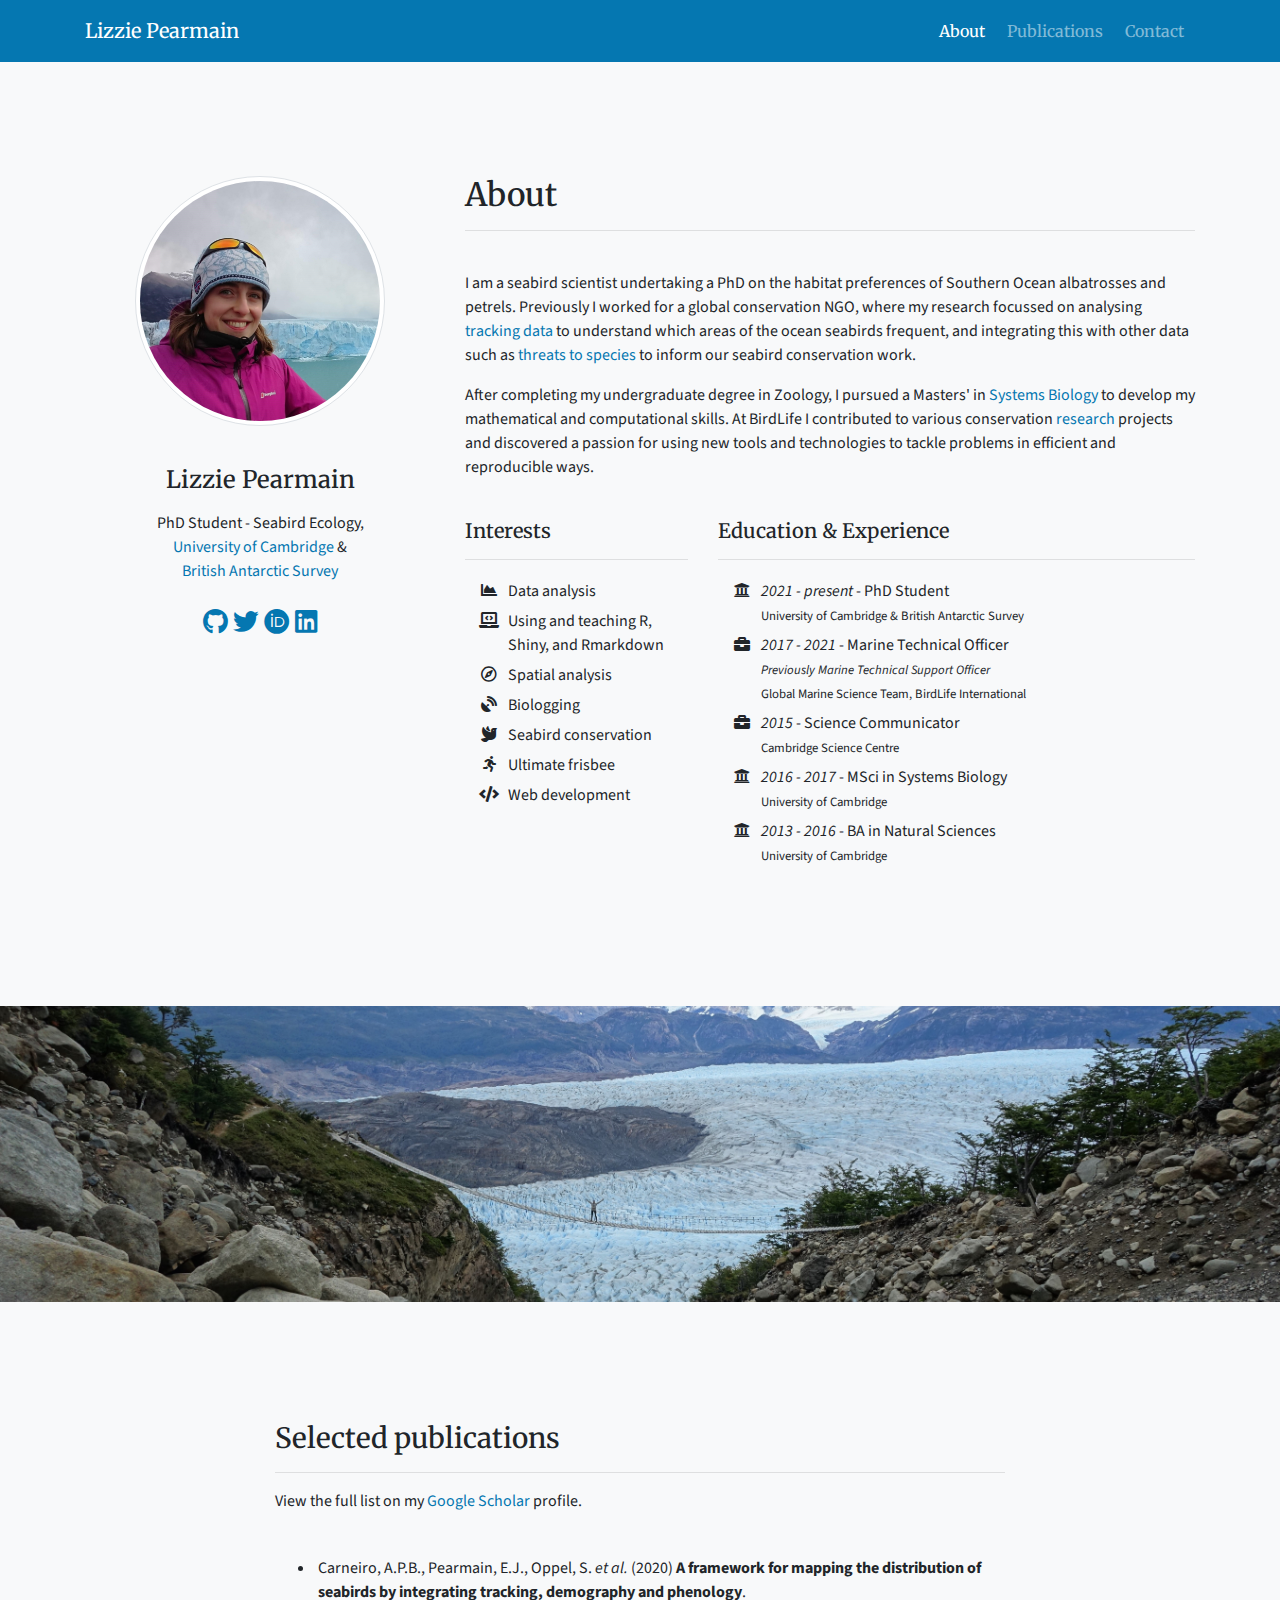
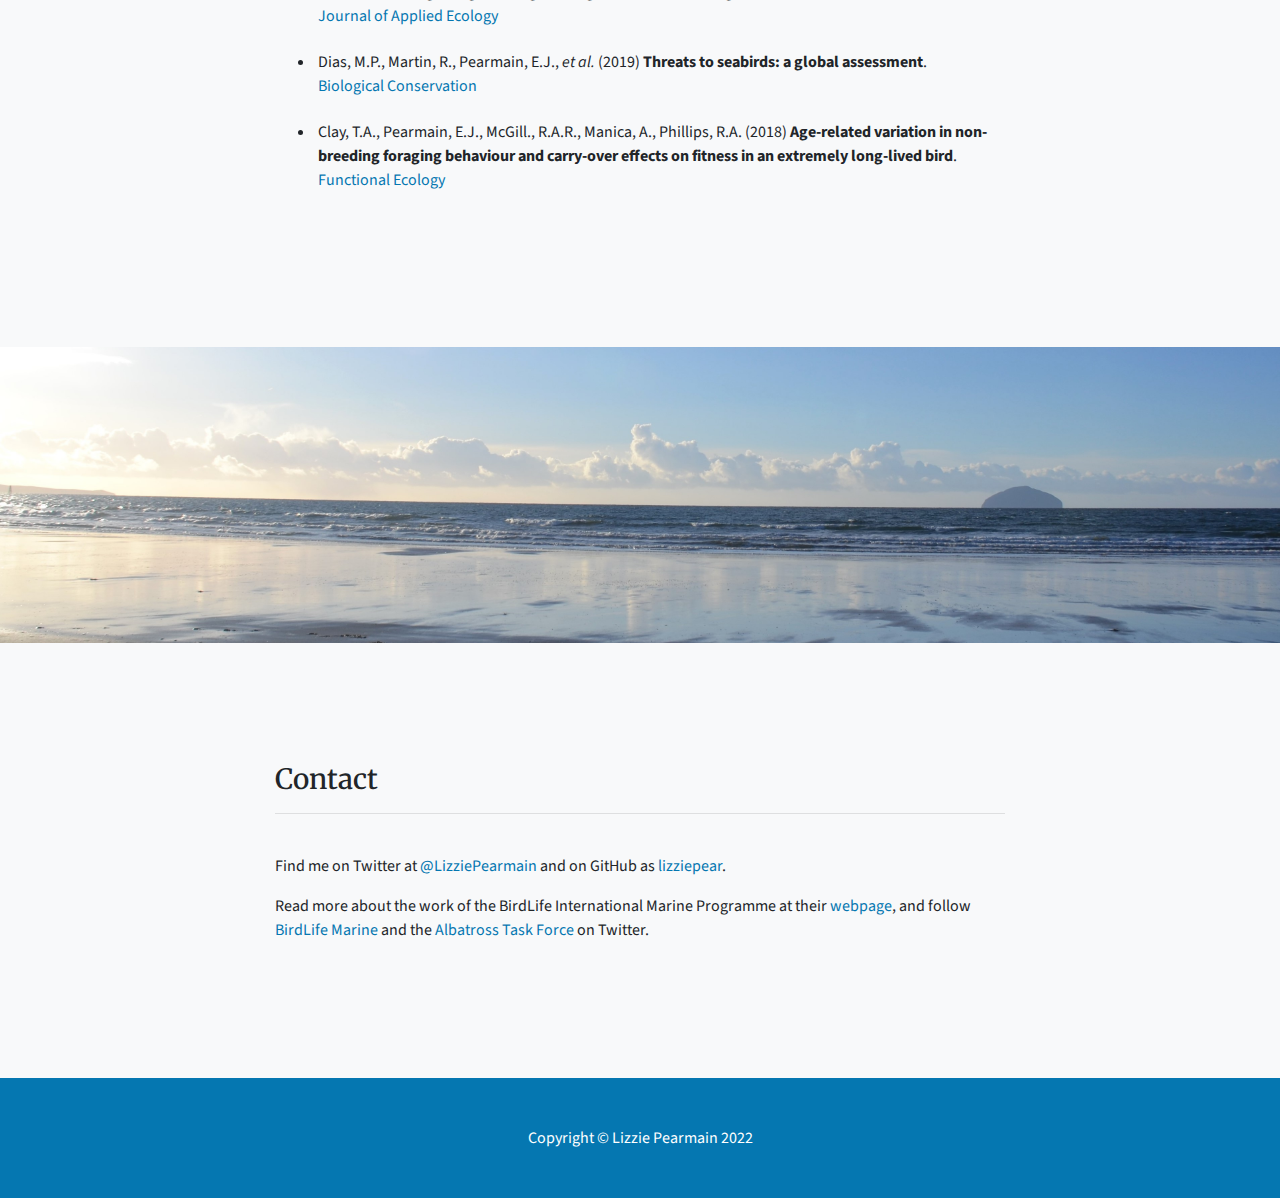
==== commit 2c6e521c: "update year" ====
--- a/index.html
+++ b/index.html
@@ -203,7 +203,7 @@
           <!-- Footer -->
           <footer class="py-5 bg-dark navbar-custom">
             <div class="container">
-              <p class="m-0 text-center text-white">Copyright &copy; Lizzie Pearmain 2021</p>
+              <p class="m-0 text-center text-white">Copyright &copy; Lizzie Pearmain 2022</p>
             </div>
             <!-- /.container -->
           </footer>
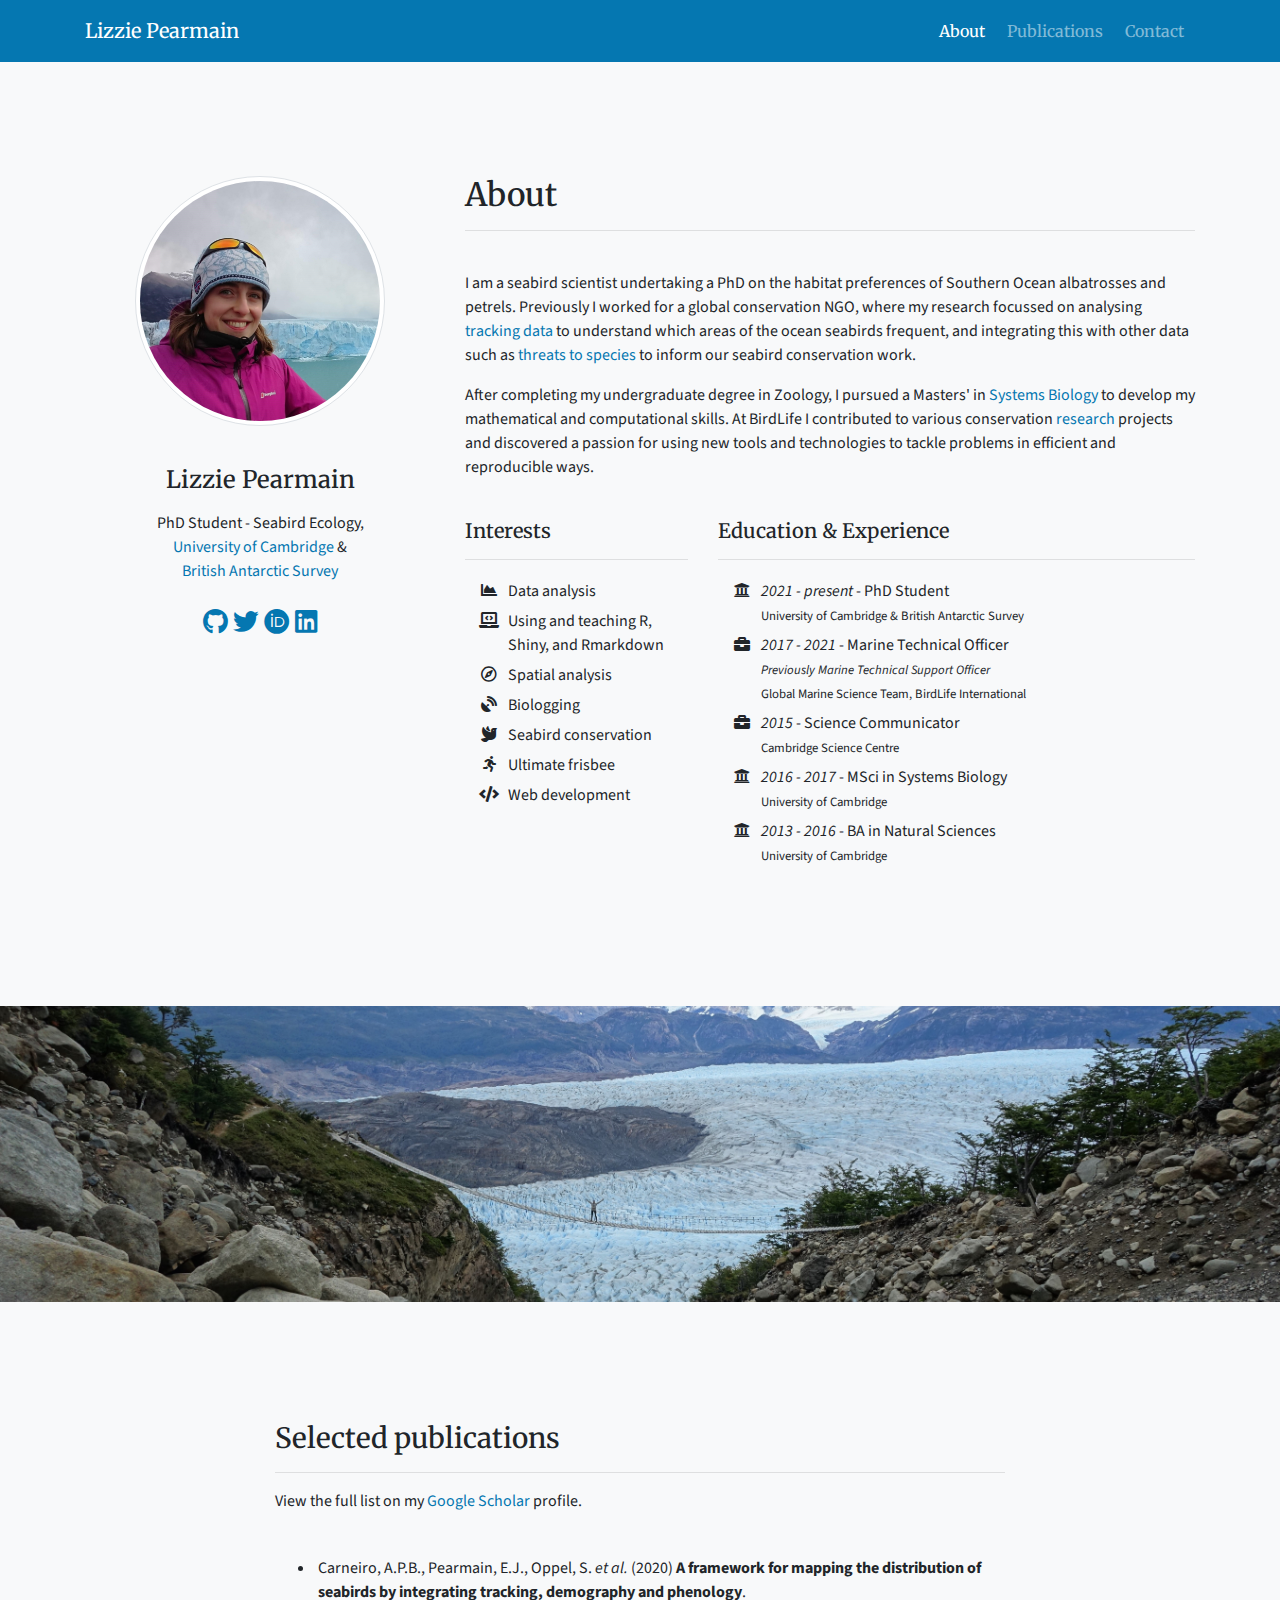
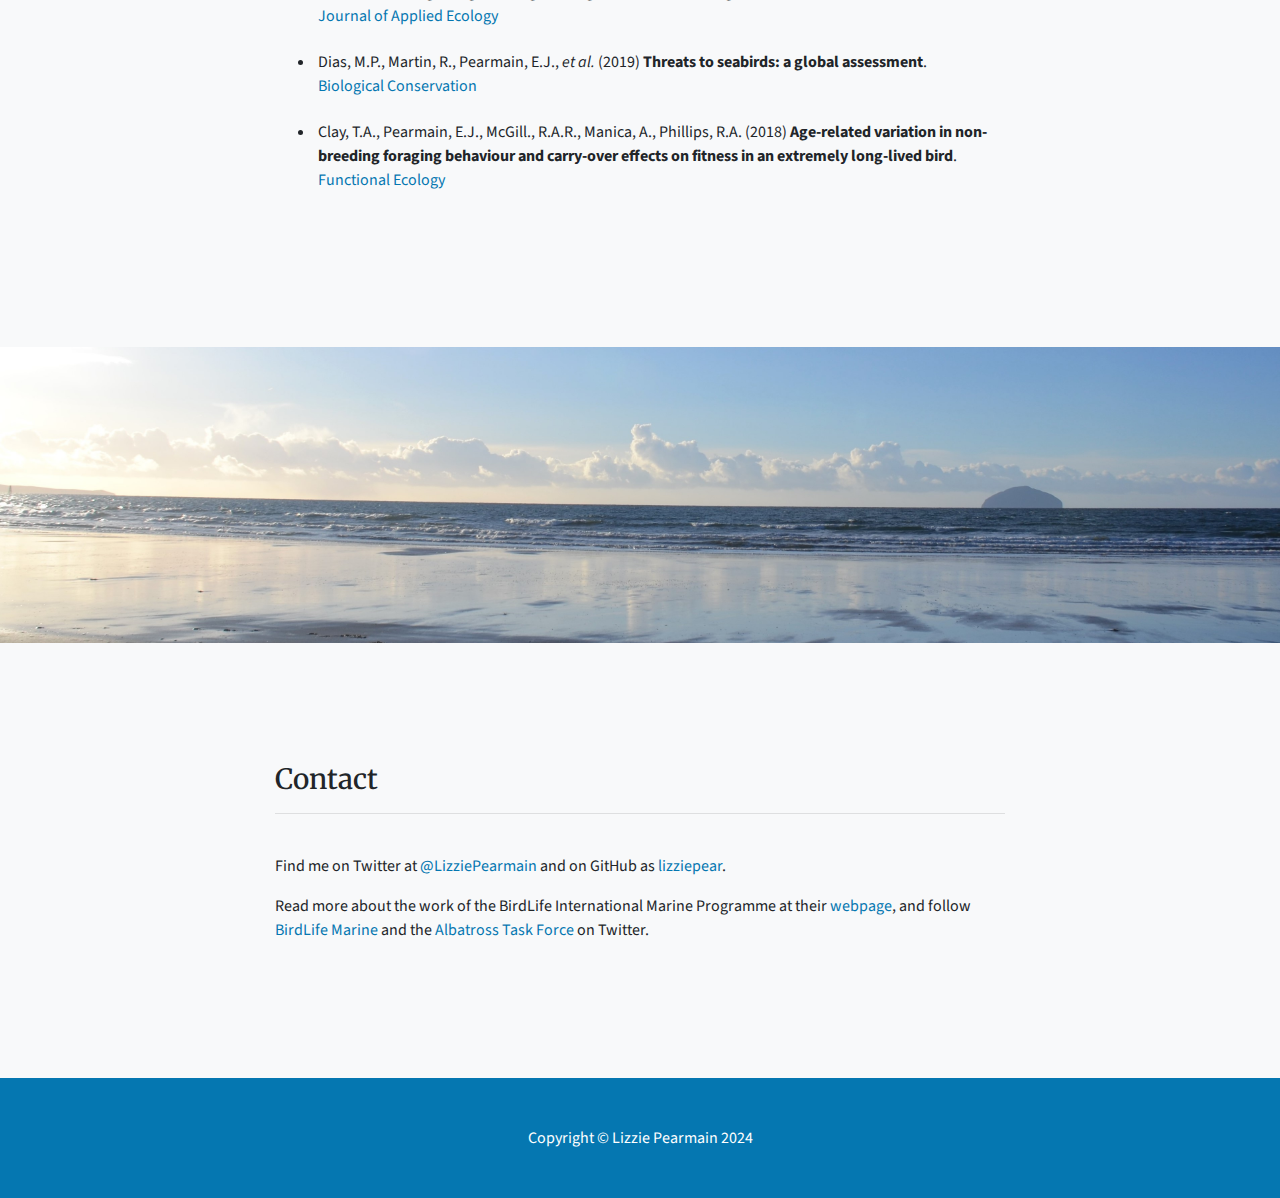
==== commit 092f388e: "Update index.html" ====
--- a/index.html
+++ b/index.html
@@ -189,7 +189,7 @@
                   <hr>
                   <br>
                   <p>Find me on Twitter at <a href="https://twitter.com/lizziepearmain">@LizziePearmain</a> and on GitHub as <a href="https://github.com/lizziepear">lizziepear</a>.</p>
-                  <p>Read more about the work of the BirdLife International Marine Programme at their <a href="https://www.birdlife.org/worldwide/programmes/marine">webpage</a>, and follow <a href="https://twitter.com/birdlifemarine">BirdLife Marine</a> and the <a href="https://twitter.com/AlbyTaskForce">Albatross Task Force</a> on Twitter.</p>
+                  <p>Read more about the work of the BirdLife International Marine Programme at their <a href="https://www.birdlife.org/marine/">webpage</a>, and follow <a href="https://twitter.com/birdlifemarine">BirdLife Marine</a> and the <a href="https://twitter.com/AlbyTaskForce">Albatross Task Force</a> on Twitter.</p>
                 </div>
               </div>
             </div>
@@ -203,7 +203,7 @@
           <!-- Footer -->
           <footer class="py-5 bg-dark navbar-custom">
             <div class="container">
-              <p class="m-0 text-center text-white">Copyright &copy; Lizzie Pearmain 2022</p>
+              <p class="m-0 text-center text-white">Copyright &copy; Lizzie Pearmain 2024</p>
             </div>
             <!-- /.container -->
           </footer>
